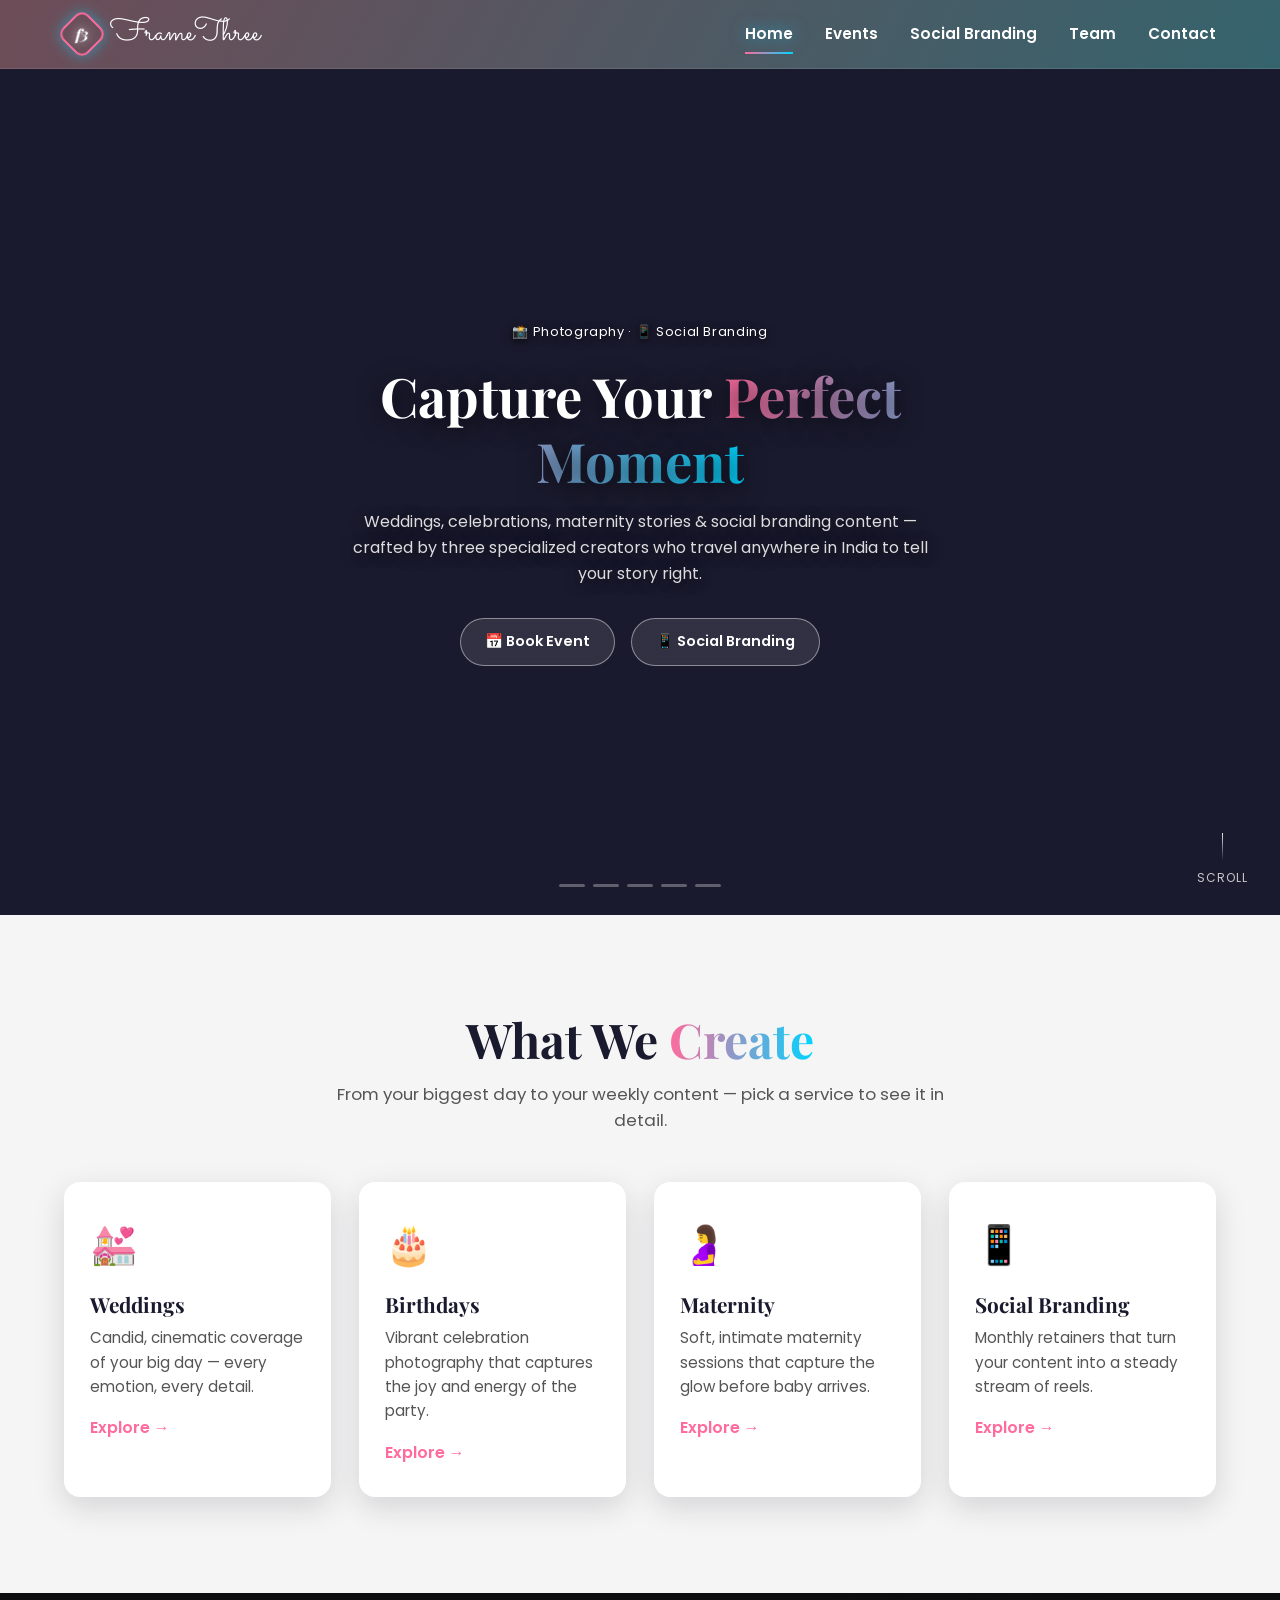
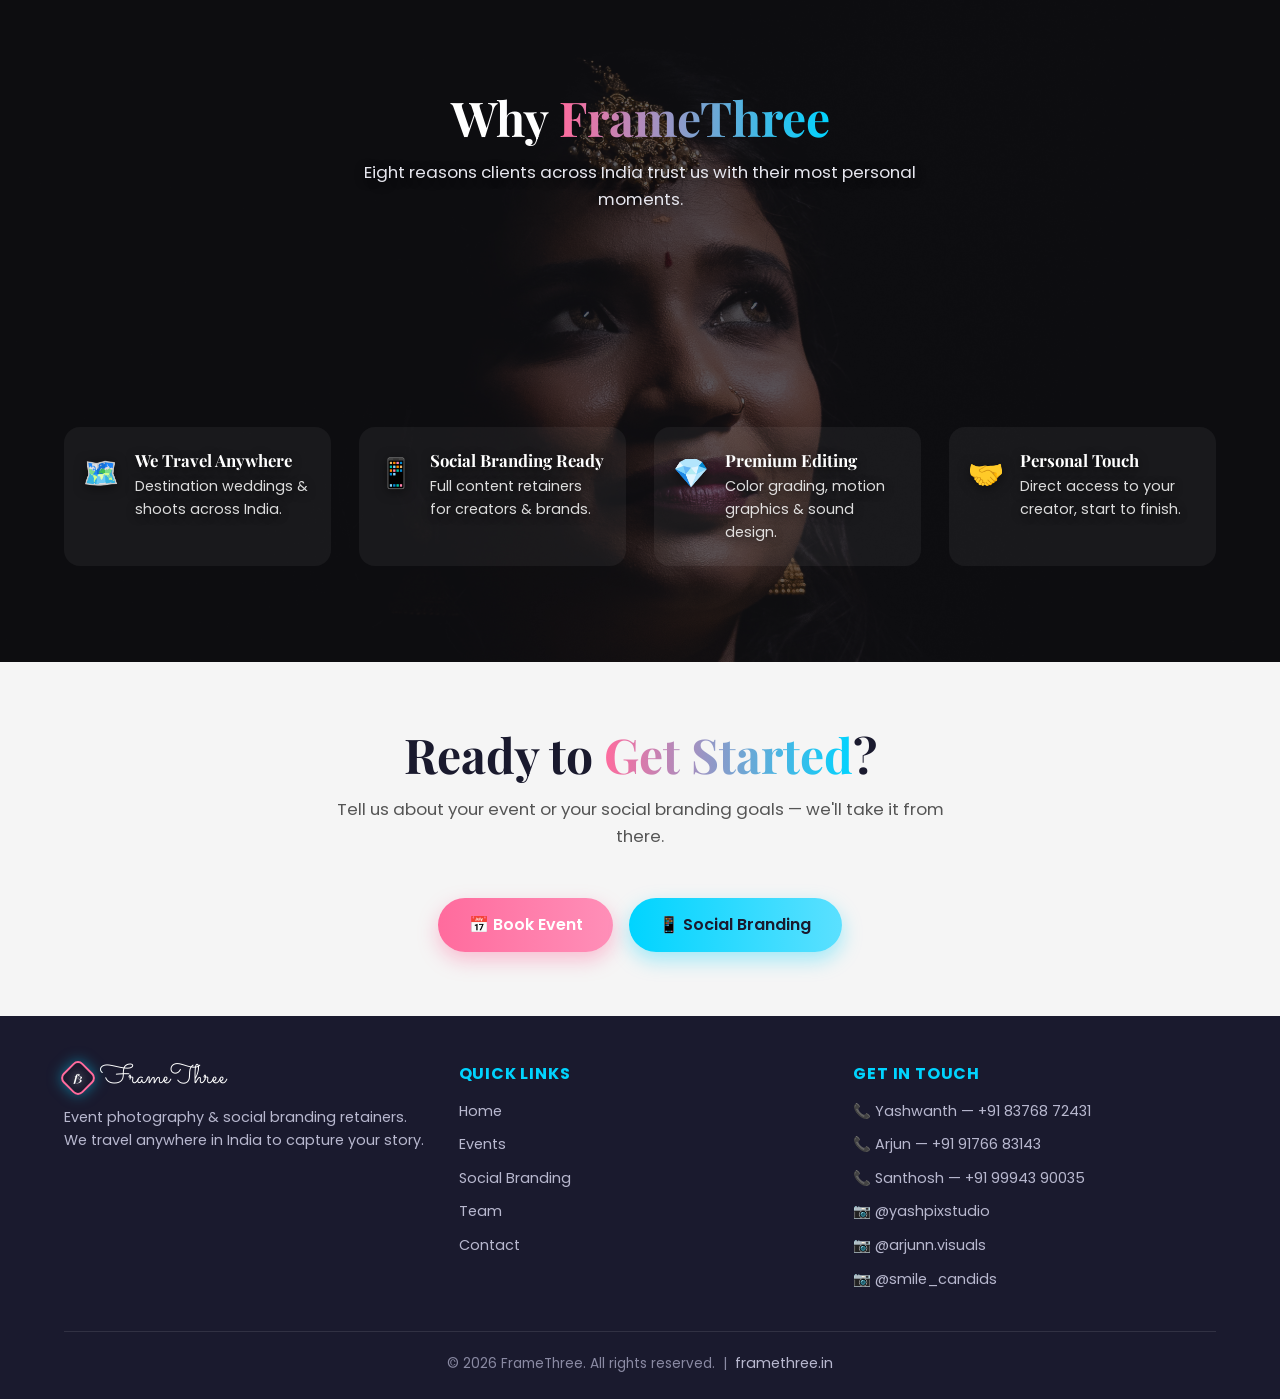
==== index.html @ 7076dac9 "Update all URLs to custom domain framethree.in Replaces framethree.netlify.app with framethree.in ac" ====
<!DOCTYPE html>
<html lang="en">
<head>
<meta charset="UTF-8">
<meta name="viewport" content="width=device-width, initial-scale=1.0">
<title>FrameThree | Capture Your Perfect Moment</title>
<meta name="description" content="FrameThree — event photography, cinematic films & social branding retainers. We travel anywhere in India.">
<link rel="canonical" href="https://framethree.in/">
<link rel="icon" type="image/svg+xml" href="/assets/favicon.svg">
<meta property="og:type" content="website">
<meta property="og:site_name" content="FrameThree">
<meta property="og:title" content="FrameThree | Capture Your Perfect Moment">
<meta property="og:description" content="Event photography, cinematic films & social branding retainers. We travel anywhere in India.">
<meta property="og:url" content="https://framethree.in/">
<meta property="og:image" content="https://framethree.in/photos/wedding3.jpg">
<meta name="twitter:card" content="summary_large_image">
<meta name="twitter:title" content="FrameThree | Capture Your Perfect Moment">
<meta name="twitter:description" content="Event photography, cinematic films & social branding retainers. We travel anywhere in India.">
<meta name="twitter:image" content="https://framethree.in/photos/wedding3.jpg">
<link rel="preconnect" href="https://fonts.googleapis.com">
<link href="https://fonts.googleapis.com/css2?family=Playfair+Display:wght@600;700;800&family=Poppins:wght@300;400;500;600;700&family=Sacramento&display=swap" rel="stylesheet">
<link rel="stylesheet" href="./css/style.css">
<script type="application/ld+json">
{
  "@context": "https://schema.org",
  "@type": "PhotographyBusiness",
  "name": "FrameThree",
  "image": "https://framethree.in/photos/wedding3.jpg",
  "url": "https://framethree.in/",
  "telephone": "+91-8376872431",
  "priceRange": "₹₹",
  "areaServed": "India",
  "sameAs": [
    "https://instagram.com/yashpixstudio",
    "https://instagram.com/arjunn.visuals",
    "https://instagram.com/smile_candids"
  ],
  "makesOffer": [
    { "@type": "Offer", "itemOffered": { "@type": "Service", "name": "Wedding Photography" } },
    { "@type": "Offer", "itemOffered": { "@type": "Service", "name": "Birthday & Celebration Photography" } },
    { "@type": "Offer", "itemOffered": { "@type": "Service", "name": "Maternity Photography" } },
    { "@type": "Offer", "itemOffered": { "@type": "Service", "name": "Social Branding Retainer" } }
  ]
}
</script>
</head>
<body>

<header class="navbar">
  <div class="container">
    <a href="./index.html" class="logo"><span class="logo-mark"><span>f3</span></span><span class="logo-text">FrameThree</span></a>
    <nav class="nav-links" id="navLinks">
      <a href="./index.html" class="active">Home</a>
      <a href="./events.html">Events</a>
      <a href="./social-branding.html">Social Branding</a>
      <a href="./team.html">Team</a>
      <a href="./contact.html">Contact</a>
    </nav>
    <button class="nav-toggle" id="navToggle" aria-label="Toggle menu"><span></span><span></span><span></span></button>
  </div>
</header>

<section class="hero hero-home">
  <div class="hero-slideshow">
    <div class="hero-slide"></div>
    <div class="hero-slide"></div>
    <div class="hero-slide"></div>
    <div class="hero-slide"></div>
    <div class="hero-slide"></div>
  </div>
  <div class="hero-overlay"></div>
  <div class="hero-content">
    <span class="hero-eyebrow">📸 Photography · 📱 Social Branding</span>
    <h1 class="hero-title">Capture Your <span class="gradient-text">Perfect Moment</span></h1>
    <p class="hero-sub">Weddings, celebrations, maternity stories & social branding content — crafted by three specialized creators who travel anywhere in India to tell your story right.</p>
    <div class="cta-row">
      <a href="./events.html" class="btn btn-primary">📅 Book Event</a>
      <a href="./social-branding.html" class="btn btn-secondary">📱 Social Branding</a>
    </div>
  </div>
  <div class="hero-dots"><span></span><span></span><span></span><span></span><span></span></div>
  <div class="scroll-cue"><span></span>Scroll</div>
</section>

<section class="section">
  <div class="container">
    <h2 class="section-title">What We <span class="gradient-text">Create</span></h2>
    <p class="section-subtitle">From your biggest day to your weekly content — pick a service to see it in detail.</p>
    <div class="grid grid-4">
      <a href="./events.html" class="card fade-in">
        <div class="card-icon">💒</div>
        <h3>Weddings</h3>
        <p>Candid, cinematic coverage of your big day — every emotion, every detail.</p>
        <span class="card-link">Explore →</span>
      </a>
      <a href="./events.html" class="card fade-in">
        <div class="card-icon">🎂</div>
        <h3>Birthdays</h3>
        <p>Vibrant celebration photography that captures the joy and energy of the party.</p>
        <span class="card-link">Explore →</span>
      </a>
      <a href="./events.html" class="card fade-in">
        <div class="card-icon">🤰</div>
        <h3>Maternity</h3>
        <p>Soft, intimate maternity sessions that capture the glow before baby arrives.</p>
        <span class="card-link">Explore →</span>
      </a>
      <a href="./social-branding.html" class="card fade-in">
        <div class="card-icon">📱</div>
        <h3>Social Branding</h3>
        <p>Monthly retainers that turn your content into a steady stream of reels.</p>
        <span class="card-link">Explore →</span>
      </a>
    </div>
  </div>
</section>

<section class="section section-photo">
  <div class="container">
    <h2 class="section-title">Why <span class="gradient-text">FrameThree</span></h2>
    <p class="section-subtitle">Eight reasons clients across India trust us with their most personal moments.</p>
    <div class="grid grid-4">
      <div class="benefit benefit-plain fade-in"><span class="icon">✨</span><div><h4>Cinematic Style</h4><p>Every frame graded and composed like a film still.</p></div></div>
      <div class="benefit benefit-plain fade-in"><span class="icon">📸</span><div><h4>Candid First</h4><p>Real moments over posed shots — always.</p></div></div>
      <div class="benefit benefit-plain fade-in"><span class="icon">🚀</span><div><h4>On-Time Delivery</h4><p>No chasing us for your gallery. Ever.</p></div></div>
      <div class="benefit benefit-plain fade-in"><span class="icon">🎬</span><div><h4>3 Specialists</h4><p>A dedicated creator for every kind of story.</p></div></div>
      <div class="benefit benefit-plain fade-in"><span class="icon">🗺️</span><div><h4>We Travel Anywhere</h4><p>Destination weddings & shoots across India.</p></div></div>
      <div class="benefit benefit-plain fade-in"><span class="icon">📱</span><div><h4>Social Branding Ready</h4><p>Full content retainers for creators & brands.</p></div></div>
      <div class="benefit benefit-plain fade-in"><span class="icon">💎</span><div><h4>Premium Editing</h4><p>Color grading, motion graphics & sound design.</p></div></div>
      <div class="benefit benefit-plain fade-in"><span class="icon">🤝</span><div><h4>Personal Touch</h4><p>Direct access to your creator, start to finish.</p></div></div>
    </div>
  </div>
</section>

<section class="section-tight">
  <div class="container" style="text-align:center;">
    <h2 class="section-title">Ready to <span class="gradient-text">Get Started</span>?</h2>
    <p class="section-subtitle">Tell us about your event or your social branding goals — we'll take it from there.</p>
    <div class="cta-row">
      <a href="./events.html" class="btn btn-primary">📅 Book Event</a>
      <a href="./social-branding.html" class="btn btn-secondary">📱 Social Branding</a>
    </div>
  </div>
</section>

<footer class="footer">
  <div class="container">
    <div class="footer-grid">
      <div>
        <div class="footer-logo"><span class="logo-mark logo-mark-sm"><span>f3</span></span><span class="logo-text">FrameThree</span></div>
        <p>Event photography & social branding retainers. We travel anywhere in India to capture your story.</p>
      </div>
      <div>
        <h4>Quick Links</h4>
        <ul>
          <li><a href="./index.html">Home</a></li>
          <li><a href="./events.html">Events</a></li>
          <li><a href="./social-branding.html">Social Branding</a></li>
          <li><a href="./team.html">Team</a></li>
          <li><a href="./contact.html">Contact</a></li>
        </ul>
      </div>
      <div>
        <h4>Get In Touch</h4>
        <ul>
          <li><a href="tel:+918376872431">📞 Yashwanth — +91 83768 72431</a></li>
          <li><a href="tel:+919176683143">📞 Arjun — +91 91766 83143</a></li>
          <li><a href="tel:+919994390035">📞 Santhosh — +91 99943 90035</a></li>
          <li><a href="https://instagram.com/yashpixstudio" target="_blank" rel="noopener">📷 @yashpixstudio</a></li>
          <li><a href="https://instagram.com/arjunn.visuals" target="_blank" rel="noopener">📷 @arjunn.visuals</a></li>
          <li><a href="https://instagram.com/smile_candids" target="_blank" rel="noopener">📷 @smile_candids</a></li>
        </ul>
      </div>
    </div>
    <div class="footer-bottom">
      &copy; 2026 FrameThree. All rights reserved. &nbsp;|&nbsp; <a href="https://framethree.in/" target="_blank" rel="noopener">framethree.in</a>
    </div>
  </div>
</footer>

<script src="./js/shared.js"></script>
</body>
</html>
---- css/style.css ----
/* ==========================================================================
   FrameThree — Shared Stylesheet
   ========================================================================== */

:root {
  --primary: #FF6B9D;
  --secondary: #00D4FF;
  --accent: #FFD93D;
  --dark: #1A1A2E;
  --light: #F5F5F5;

  --font-head: 'Playfair Display', Georgia, serif;
  --font-body: 'Poppins', 'Segoe UI', sans-serif;

  --section-pad: 2rem;
  --radius: 16px;
  --shadow: 0 10px 30px rgba(26, 26, 46, 0.15);
  --shadow-hover: 0 20px 45px rgba(255, 107, 157, 0.35);
}

* { margin: 0; padding: 0; box-sizing: border-box; }

html { scroll-behavior: smooth; }

body {
  font-family: var(--font-body);
  background: var(--light);
  color: var(--dark);
  line-height: 1.6;
  overflow-x: hidden;
}

h1, h2, h3, h4 {
  font-family: var(--font-head);
  font-weight: 700;
  line-height: 1.2;
}

a { text-decoration: none; color: inherit; }
ul { list-style: none; }
img { max-width: 100%; display: block; }

.container {
  width: 100%;
  max-width: 1200px;
  margin: 0 auto;
  padding: 0 1.5rem;
}

.section {
  padding: calc(var(--section-pad) * 3) 0;
}

.section-tight { padding: calc(var(--section-pad) * 2) 0; }

.section-title {
  text-align: center;
  font-size: clamp(2rem, 4vw, 3rem);
  margin-bottom: 0.75rem;
}

.section-subtitle {
  text-align: center;
  max-width: 640px;
  margin: 0 auto 3rem;
  color: #555;
  font-size: 1.05rem;
}

.gradient-text {
  background: linear-gradient(90deg, var(--primary), var(--secondary));
  -webkit-background-clip: text;
  background-clip: text;
  color: transparent;
}

/* ---------- Buttons ---------- */
.btn {
  display: inline-flex;
  align-items: center;
  gap: 0.5rem;
  padding: 0.9rem 1.9rem;
  border-radius: 50px;
  font-weight: 600;
  font-size: 1rem;
  border: none;
  cursor: pointer;
  transition: transform 0.25s ease, box-shadow 0.25s ease;
}

.btn-primary {
  background: linear-gradient(90deg, var(--primary), #ff8fb8);
  color: #fff;
  box-shadow: 0 8px 20px rgba(255, 107, 157, 0.4);
}

.btn-secondary {
  background: linear-gradient(90deg, var(--secondary), #5be0ff);
  color: var(--dark);
  box-shadow: 0 8px 20px rgba(0, 212, 255, 0.35);
}

.btn-outline {
  background: transparent;
  color: #fff;
  border: 2px solid #fff;
}

.btn:hover { transform: translateY(-4px); box-shadow: var(--shadow-hover); }

.cta-row {
  display: flex;
  flex-wrap: wrap;
  gap: 1rem;
  justify-content: center;
}

/* ---------- Navigation ---------- */
.navbar {
  position: sticky;
  top: 0;
  z-index: 1000;
  background:
    linear-gradient(120deg, rgba(255, 107, 157, 0.22), rgba(0, 212, 255, 0.22)),
    rgba(0, 0, 0, 0.72);
  backdrop-filter: blur(20px) saturate(160%);
  -webkit-backdrop-filter: blur(20px) saturate(160%);
  border-bottom: 1px solid rgba(255, 255, 255, 0.1);
}

.navbar .container {
  display: flex;
  align-items: center;
  justify-content: space-between;
  padding-top: 1rem;
  padding-bottom: 1rem;
}

.logo {
  display: flex;
  align-items: center;
  gap: 0.65rem;
  color: #fff;
}

.logo-mark {
  display: inline-flex;
  align-items: center;
  justify-content: center;
  flex-shrink: 0;
  width: 36px;
  height: 36px;
  border-radius: 9px;
  background: transparent;
  border: 2px solid var(--primary);
  transform: rotate(45deg);
  box-shadow: 0 0 14px rgba(0, 212, 255, 0.5);
  transition: transform 0.3s ease, box-shadow 0.3s ease, border-color 0.3s ease;
}

.logo:hover .logo-mark { transform: rotate(45deg) scale(1.08); border-color: var(--secondary); box-shadow: 0 0 18px rgba(255, 107, 157, 0.6); }

.logo-mark span {
  display: inline-block;
  transform: rotate(-45deg);
  font-family: 'Playfair Display', serif;
  font-style: italic;
  font-weight: 800;
  font-size: 0.95rem;
  letter-spacing: -0.02em;
  color: #fff;
  text-shadow: 0 0 10px rgba(255, 255, 255, 0.7);
}

.logo-mark-sm { width: 28px; height: 28px; border-radius: 7px; }
.logo-mark-sm span { font-size: 0.65rem; }

.logo-text {
  font-family: 'Sacramento', cursive;
  font-size: 2rem;
  line-height: 1;
  color: #fff;
}

.nav-links {
  display: flex;
  gap: 2rem;
}

.nav-links a {
  color: #fff;
  font-weight: 600;
  font-size: 0.95rem;
  position: relative;
  padding: 0.25rem 0;
  transition: color 0.2s ease, text-shadow 0.2s ease;
}

.nav-links a:hover,
.nav-links a.active {
  text-shadow: 0 0 16px rgba(0, 212, 255, 0.6);
}

.nav-links a::after {
  content: '';
  position: absolute;
  left: 0;
  bottom: -4px;
  width: 0;
  height: 2px;
  background: linear-gradient(90deg, var(--primary), var(--secondary));
  transition: width 0.25s ease;
}

.nav-links a:hover,
.nav-links a.active { color: #fff; }
.nav-links a:hover::after,
.nav-links a.active::after { width: 100%; }

.nav-toggle {
  display: none;
  flex-direction: column;
  gap: 5px;
  background: none;
  border: none;
  cursor: pointer;
  padding: 0.5rem;
}

.nav-toggle span {
  width: 26px;
  height: 3px;
  background: #fff;
  border-radius: 2px;
  transition: transform 0.25s ease, opacity 0.25s ease;
}

/* ---------- Hero ---------- */
.hero {
  position: relative;
  min-height: 78vh;
  display: flex;
  align-items: center;
  justify-content: center;
  text-align: center;
  overflow: hidden;
  background: var(--dark);
  color: #fff;
  isolation: isolate;
}

.hero-bg {
  position: absolute;
  inset: 0;
  z-index: -2;
  background:
    radial-gradient(circle at 20% 20%, rgba(255, 107, 157, 0.55), transparent 45%),
    radial-gradient(circle at 80% 30%, rgba(0, 212, 255, 0.5), transparent 45%),
    radial-gradient(circle at 50% 85%, rgba(255, 217, 61, 0.35), transparent 50%),
    var(--dark);
  background-size: 200% 200%;
  animation: gradientShift 14s ease infinite;
}

@keyframes gradientShift {
  0% { background-position: 0% 50%; }
  50% { background-position: 100% 50%; }
  100% { background-position: 0% 50%; }
}

.hero-grid {
  position: absolute;
  inset: 0;
  z-index: -1;
  background-image:
    linear-gradient(rgba(255,255,255,0.05) 1px, transparent 1px),
    linear-gradient(90deg, rgba(255,255,255,0.05) 1px, transparent 1px);
  background-size: 48px 48px;
  mask-image: radial-gradient(circle at center, black 40%, transparent 85%);
}

/* ---------- Hero photo slideshow (home page) ---------- */
.hero-home { min-height: 94vh; }

.hero-slideshow {
  position: absolute;
  inset: 0;
  z-index: -3;
  overflow: hidden;
}

.hero-slide {
  position: absolute;
  inset: 0;
  background-size: cover;
  background-position: center;
  opacity: 0;
  animation: heroSlide 25s infinite;
}

.hero-slide:nth-child(1) { background-image: url('../photos/cr1.jpg'); animation-delay: 0s; }
.hero-slide:nth-child(2) { background-image: url('../photos/cr2.jpg'); animation-delay: 5s; }
.hero-slide:nth-child(3) { background-image: url('../photos/cr3.jpg'); animation-delay: 10s; }
.hero-slide:nth-child(4) { background-image: url('../photos/cr4.jpg'); animation-delay: 15s; }
.hero-slide:nth-child(5) { background-image: url('../photos/wedding1.jpg'); background-position: center 20%; animation-delay: 20s; }

@keyframes heroSlide {
  0% { opacity: 0; transform: scale(1.12); }
  4% { opacity: 1; transform: scale(1.06); }
  18% { opacity: 1; transform: scale(1); }
  20% { opacity: 0; transform: scale(0.98); }
  100% { opacity: 0; }
}

.hero-overlay {
  position: absolute;
  inset: 0;
  z-index: -2;
  background: linear-gradient(180deg, rgba(26,26,46,0.32) 0%, rgba(26,26,46,0.1) 35%, rgba(26,26,46,0.5) 100%);
}

/* ---------- Single-photo hero (Events, etc.) ---------- */
.hero-photo {
  position: relative;
  overflow: hidden;
  isolation: isolate;
}

.hero-photo::before {
  content: '';
  position: absolute;
  inset: 0;
  z-index: -3;
  background-image: var(--hero-photo-url);
  background-size: cover;
  background-position: var(--hero-photo-position, center);
}

.hero-photo::after {
  content: '';
  position: absolute;
  inset: 0;
  z-index: -2;
  background: linear-gradient(180deg, rgba(26,26,46,0.35) 0%, rgba(26,26,46,0.15) 35%, rgba(26,26,46,0.6) 100%);
}

.hero-photo .hero-eyebrow {
  background: transparent;
  border: none;
  padding: 0;
  text-shadow: 0 2px 10px rgba(0, 0, 0, 0.8);
}

.hero-photo .hero-title { text-shadow: 0 4px 24px rgba(0, 0, 0, 0.7); }

.hero-photo .hero-sub {
  color: rgba(255, 255, 255, 0.85);
  text-shadow: 0 2px 14px rgba(0, 0, 0, 0.75);
}

/* ---------- Minimal hero content (home) ---------- */
.hero-home .hero-content { max-width: 640px; }

.hero-home .hero-eyebrow {
  background: transparent;
  border: none;
  padding: 0;
  font-size: 0.8rem;
  text-shadow: 0 2px 10px rgba(0, 0, 0, 0.8);
}

.hero-home .hero-title {
  font-size: clamp(2.1rem, 5vw, 3.4rem);
  text-shadow: 0 4px 24px rgba(0, 0, 0, 0.7);
}

.hero-home .hero-sub {
  font-size: 1rem;
  color: rgba(255, 255, 255, 0.85);
  text-shadow: 0 2px 14px rgba(0, 0, 0, 0.75);
}

.hero-home .btn-primary,
.hero-home .btn-secondary {
  background: rgba(255, 255, 255, 0.1);
  backdrop-filter: blur(10px);
  -webkit-backdrop-filter: blur(10px);
  color: #fff;
  border: 1px solid rgba(255, 255, 255, 0.45);
  box-shadow: none;
  padding: 0.7rem 1.5rem;
  font-size: 0.9rem;
}

.hero-home .btn-primary:hover,
.hero-home .btn-secondary:hover {
  background: rgba(255, 255, 255, 0.22);
  box-shadow: none;
}

.hero-dots {
  position: absolute;
  bottom: 1.75rem;
  left: 50%;
  transform: translateX(-50%);
  z-index: 1;
  display: flex;
  gap: 0.5rem;
}

.hero-dots span {
  width: 26px;
  height: 3px;
  border-radius: 2px;
  background: rgba(255,255,255,0.3);
  overflow: hidden;
  position: relative;
}

.hero-dots span::after {
  content: '';
  position: absolute;
  inset: 0;
  background: linear-gradient(90deg, var(--primary), var(--secondary));
  transform: scaleX(0);
  transform-origin: left;
  animation: dotFill 25s infinite;
}

.hero-dots span:nth-child(1)::after { animation-delay: 0s; }
.hero-dots span:nth-child(2)::after { animation-delay: 5s; }
.hero-dots span:nth-child(3)::after { animation-delay: 10s; }
.hero-dots span:nth-child(4)::after { animation-delay: 15s; }
.hero-dots span:nth-child(5)::after { animation-delay: 20s; }

@keyframes dotFill {
  0% { transform: scaleX(0); }
  4%, 20% { transform: scaleX(1); }
  20.001%, 100% { transform: scaleX(0); }
}

.scroll-cue {
  position: absolute;
  bottom: 1.75rem;
  right: 2rem;
  z-index: 1;
  display: flex;
  flex-direction: column;
  align-items: center;
  gap: 0.4rem;
  color: rgba(255,255,255,0.75);
  font-size: 0.75rem;
  letter-spacing: 0.08em;
  text-transform: uppercase;
}

.scroll-cue span {
  width: 1px;
  height: 28px;
  background: linear-gradient(180deg, rgba(255,255,255,0.9), transparent);
  animation: scrollCue 1.8s ease-in-out infinite;
}

@keyframes scrollCue {
  0%, 100% { transform: translateY(0); opacity: 0.4; }
  50% { transform: translateY(8px); opacity: 1; }
}

@media (max-width: 768px) {
  .scroll-cue { display: none; }
}

.blob {
  position: absolute;
  border-radius: 50%;
  filter: blur(10px);
  opacity: 0.5;
  z-index: -1;
  animation: drift 18s ease-in-out infinite;
}

.blob-1 { width: 260px; height: 260px; background: var(--primary); top: 10%; left: 8%; }
.blob-2 { width: 320px; height: 320px; background: var(--secondary); bottom: 5%; right: 6%; animation-duration: 22s; }
.blob-3 { width: 180px; height: 180px; background: var(--accent); top: 55%; left: 45%; animation-duration: 16s; }

@keyframes drift {
  0%, 100% { transform: translate(0, 0) scale(1); }
  50% { transform: translate(30px, -30px) scale(1.1); }
}

.hero-content { max-width: 780px; padding: 2rem 1.5rem; }

.hero-eyebrow {
  display: inline-block;
  padding: 0.4rem 1rem;
  border-radius: 50px;
  background: rgba(255, 255, 255, 0.1);
  border: 1px solid rgba(255, 255, 255, 0.25);
  font-size: 0.85rem;
  letter-spacing: 0.05em;
  margin-bottom: 1.25rem;
}

.hero-title {
  font-size: clamp(2.4rem, 6vw, 4.2rem);
  margin-bottom: 1rem;
}

.hero-sub {
  font-size: 1.15rem;
  color: #d8d8ea;
  margin-bottom: 2rem;
}

/* ---------- Cards (services / pricing / team) ---------- */
.grid {
  display: grid;
  gap: 1.75rem;
}

.grid-4 { grid-template-columns: repeat(4, 1fr); }
.grid-3 { grid-template-columns: repeat(3, 1fr); }
.grid-2 { grid-template-columns: repeat(2, 1fr); }
.grid-6 { grid-template-columns: repeat(3, 1fr); }

.card {
  background: #fff;
  border-radius: var(--radius);
  padding: 2rem 1.6rem;
  box-shadow: var(--shadow);
  transition: transform 0.3s ease, box-shadow 0.3s ease;
  position: relative;
  overflow: hidden;
}

.card::before {
  content: '';
  position: absolute;
  top: 0; left: 0; right: 0;
  height: 4px;
  background: linear-gradient(90deg, var(--primary), var(--secondary), var(--accent));
  transform: scaleX(0);
  transform-origin: left;
  transition: transform 0.3s ease;
}

.card:hover { transform: translateY(-10px); box-shadow: var(--shadow-hover); }
.card:hover::before { transform: scaleX(1); }

.card-icon { font-size: 2.4rem; margin-bottom: 1rem; }
.card h3 { font-size: 1.3rem; margin-bottom: 0.6rem; color: var(--dark); }
.card p { color: #555; font-size: 0.95rem; }

.card-link {
  display: inline-block;
  margin-top: 1rem;
  font-weight: 600;
  color: var(--primary);
}

/* ---------- Benefits ---------- */
.benefit {
  display: flex;
  gap: 1rem;
  align-items: flex-start;
  background: #fff;
  border-radius: var(--radius);
  padding: 1.4rem;
  box-shadow: var(--shadow);
  transition: transform 0.25s ease;
}
.benefit:hover { transform: translateY(-6px); }
.benefit .icon { font-size: 1.8rem; }
.benefit h4 { font-size: 1.05rem; margin-bottom: 0.3rem; color: var(--dark); }
.benefit p { font-size: 0.9rem; color: #555; }

/* ---------- Photo-backed section (Why FrameThree) ---------- */
.section-photo {
  position: relative;
  overflow: hidden;
  isolation: isolate;
  color: #fff;
}

.section-photo::before {
  content: '';
  position: absolute;
  inset: 0;
  z-index: -2;
  background-image: url('../photos/cr5.jpg');
  background-size: cover;
  background-position: center 15%;
}

.section-photo::after {
  content: '';
  position: absolute;
  inset: 0;
  z-index: -1;
  background: rgba(20, 20, 24, 0.68);
}

.section-photo .section-subtitle { color: #e6e6ee; text-shadow: 0 2px 10px rgba(0,0,0,0.5); }

.benefit-plain {
  background: rgba(255, 255, 255, 0.05);
  border: none;
  box-shadow: none;
  border-radius: var(--radius);
  padding: 1.4rem 1.2rem;
}

.benefit-plain:hover { transform: translateY(-4px); }
.benefit-plain h4 { color: #fff; text-shadow: 0 2px 10px rgba(0,0,0,0.6); }
.benefit-plain p { color: rgba(255, 255, 255, 0.85); text-shadow: 0 2px 8px rgba(0,0,0,0.6); }
.benefit-plain .icon { filter: drop-shadow(0 2px 6px rgba(0, 0, 0, 0.5)); }

.benefit-glass h4 { color: #fff; }
.benefit-glass p { color: rgba(255, 255, 255, 0.8); }
.benefit-glass .icon { filter: drop-shadow(0 2px 6px rgba(0, 0, 0, 0.45)); }

/* ---------- Gallery ---------- */
.gallery-item {
  display: block;
  position: relative;
  border-radius: var(--radius);
  overflow: hidden;
  aspect-ratio: 4 / 5;
  box-shadow: var(--shadow);
  background: linear-gradient(135deg, var(--primary), var(--secondary));
  transition: box-shadow 0.3s ease;
}

.gallery-item:hover { box-shadow: 0 16px 40px rgba(0, 0, 0, 0.35); }

.gallery-item img {
  width: 100%;
  height: 100%;
  object-fit: cover;
  transition: transform 0.4s ease;
}

.gallery-item:hover img { transform: scale(1.08); }

.gallery-caption {
  position: absolute;
  bottom: 0; left: 0; right: 0;
  padding: 1rem;
  background: linear-gradient(to top, rgba(0,0,0,0.75), transparent);
  color: #fff;
  font-weight: 600;
  font-size: 0.95rem;
}

/* ---------- Pricing ---------- */
.pricing-card {
  background: #fff;
  color: var(--dark);
  border-radius: var(--radius);
  padding: 2.5rem 2rem;
  box-shadow: var(--shadow);
  text-align: center;
  position: relative;
  border: 2px solid transparent;
  transition: transform 0.3s ease, border-color 0.3s ease;
}

.pricing-card h3 { color: var(--dark); }

.pricing-card.popular {
  border-color: var(--primary);
  transform: scale(1.03);
}

.pricing-card:hover { transform: translateY(-8px); }
.pricing-card.popular:hover { transform: scale(1.03) translateY(-8px); }

.badge-popular {
  position: absolute;
  top: -14px;
  left: 50%;
  transform: translateX(-50%);
  background: linear-gradient(90deg, var(--primary), var(--accent));
  color: #fff;
  padding: 0.35rem 1.1rem;
  border-radius: 50px;
  font-size: 0.8rem;
  font-weight: 700;
}

.price {
  font-family: var(--font-head);
  font-size: 2.6rem;
  margin: 1rem 0 0.25rem;
  color: var(--dark);
}
.price span { font-size: 1rem; font-weight: 400; color: #777; }

.pricing-features { text-align: left; margin: 1.5rem 0; }
.pricing-features li {
  padding: 0.5rem 0;
  border-bottom: 1px dashed #eee;
  font-size: 0.95rem;
  color: var(--dark);
}
.pricing-features li::before { content: '✓  '; color: var(--secondary); font-weight: 700; }

/* ---------- Team ---------- */
.team-card {
  background: #fff;
  border-radius: var(--radius);
  padding: 2.5rem 1.8rem;
  text-align: center;
  box-shadow: var(--shadow);
  transition: transform 0.3s ease;
}
.team-card:hover { transform: translateY(-10px); }

.avatar {
  width: 110px;
  height: 110px;
  margin: 0 auto 1.2rem;
  border-radius: 50%;
  display: flex;
  align-items: center;
  justify-content: center;
  font-size: 3rem;
  background: linear-gradient(135deg, var(--primary), var(--secondary));
  box-shadow: 0 10px 25px rgba(0,0,0,0.15);
}

.team-card h3 { font-size: 1.4rem; margin-bottom: 0.2rem; }
.team-title { color: var(--primary); font-weight: 600; margin-bottom: 0.8rem; }
.team-bio { color: #555; font-size: 0.92rem; margin-bottom: 1.2rem; }
.team-contact { display: flex; flex-direction: column; gap: 0.5rem; align-items: center; }
.team-contact a {
  font-size: 0.9rem;
  font-weight: 600;
  padding: 0.5rem 1rem;
  border-radius: 50px;
  background: var(--light);
  transition: background 0.2s ease, color 0.2s ease;
}
.team-contact a:hover { background: var(--dark); color: #fff; }

/* ---------- Process / Steps ---------- */
.steps {
  display: grid;
  grid-template-columns: repeat(4, 1fr);
  gap: 1.5rem;
  counter-reset: step;
}
.step {
  background: #fff;
  border-radius: var(--radius);
  padding: 1.75rem 1.4rem;
  box-shadow: var(--shadow);
  position: relative;
}
.step::before {
  counter-increment: step;
  content: counter(step);
  display: inline-flex;
  align-items: center;
  justify-content: center;
  width: 36px; height: 36px;
  border-radius: 50%;
  background: linear-gradient(135deg, var(--primary), var(--secondary));
  color: #fff;
  font-weight: 700;
  margin-bottom: 0.8rem;
}
.step h4 { margin-bottom: 0.4rem; color: var(--dark); }
.step p { font-size: 0.9rem; color: #555; }

/* ---------- Contact ---------- */
.contact-card {
  background: #fff;
  border-radius: var(--radius);
  padding: 2.2rem 1.8rem;
  text-align: center;
  box-shadow: var(--shadow);
}
.contact-card .avatar { width: 90px; height: 90px; font-size: 2.4rem; }
.contact-card h3 { margin-bottom: 0.2rem; }
.contact-card .role { color: var(--primary); font-weight: 600; margin-bottom: 1rem; font-size: 0.9rem; }
.contact-card .cta-row { flex-direction: column; }
.contact-card .btn { width: 100%; justify-content: center; }

.contact-form {
  background: #fff;
  border-radius: var(--radius);
  padding: 2.5rem;
  box-shadow: var(--shadow);
  max-width: 640px;
  margin: 0 auto;
}
.form-group { margin-bottom: 1.3rem; }
.form-group label {
  display: block;
  font-weight: 600;
  margin-bottom: 0.4rem;
  font-size: 0.9rem;
}
.form-group input,
.form-group select,
.form-group textarea {
  width: 100%;
  padding: 0.85rem 1rem;
  border-radius: 10px;
  border: 1.5px solid #e2e2e2;
  font-family: var(--font-body);
  font-size: 0.95rem;
  transition: border-color 0.2s ease;
}
.form-group input:focus,
.form-group select:focus,
.form-group textarea:focus {
  outline: none;
  border-color: var(--primary);
}
.form-group textarea { resize: vertical; min-height: 120px; }

/* ---------- Sections with dark background ---------- */
.section-dark {
  background: var(--dark);
  color: #fff;
}
.section-dark .section-subtitle { color: #c7c7dd; }

/* ---------- Fade-in on scroll ---------- */
.fade-in {
  opacity: 0;
  transform: translateY(28px);
  transition: opacity 0.7s ease, transform 0.7s ease;
}
.fade-in.visible {
  opacity: 1;
  transform: translateY(0);
}

/* ---------- Footer ---------- */
.footer {
  background: var(--dark);
  color: #eaeaea;
  padding: 3rem 0 1.5rem;
}
.footer-grid {
  display: grid;
  grid-template-columns: repeat(3, 1fr);
  gap: 2rem;
  margin-bottom: 2rem;
}
.footer h4 {
  font-family: var(--font-body);
  font-size: 1rem;
  color: var(--secondary);
  margin-bottom: 0.9rem;
  text-transform: uppercase;
  letter-spacing: 0.05em;
}
.footer-logo {
  display: flex;
  align-items: center;
  gap: 0.5rem;
  margin-bottom: 0.9rem;
  color: #fff;
}

.footer-logo .logo-text { font-size: 1.7rem; }
.footer p, .footer a { font-size: 0.9rem; color: #b8b8cf; }
.footer ul li { margin-bottom: 0.5rem; }
.footer a:hover { color: var(--primary); }
.footer-bottom {
  border-top: 1px solid rgba(255,255,255,0.1);
  padding-top: 1.25rem;
  text-align: center;
  font-size: 0.85rem;
  color: #8a8aa3;
}

/* ---------- Pricing note ---------- */
.notice {
  text-align: center;
  max-width: 600px;
  margin: 0 auto;
  padding: 1.5rem 2rem;
  border-radius: var(--radius);
  background: linear-gradient(135deg, rgba(255,107,157,0.12), rgba(0,212,255,0.12));
  border: 1px dashed var(--primary);
}

/* ---------- Responsive ---------- */
@media (max-width: 992px) {
  .grid-4 { grid-template-columns: repeat(2, 1fr); }
  .grid-6 { grid-template-columns: repeat(2, 1fr); }
  .steps { grid-template-columns: repeat(2, 1fr); }
  .footer-grid { grid-template-columns: repeat(2, 1fr); }
}

@media (max-width: 768px) {
  .nav-links {
    position: absolute;
    top: 100%; left: 0; right: 0;
    flex-direction: column;
    background: rgba(26, 26, 46, 0.97);
    backdrop-filter: blur(14px);
    padding: 1.5rem;
    gap: 1.2rem;
    display: none;
  }
  .nav-links.open { display: flex; }
  .nav-toggle { display: flex; }

  .grid-3, .grid-2, .grid-4, .grid-6 { grid-template-columns: 1fr; }
  .steps { grid-template-columns: 1fr; }
  .footer-grid { grid-template-columns: 1fr; text-align: center; }
  .pricing-card.popular { transform: none; }
  .pricing-card.popular:hover { transform: translateY(-8px); }
}
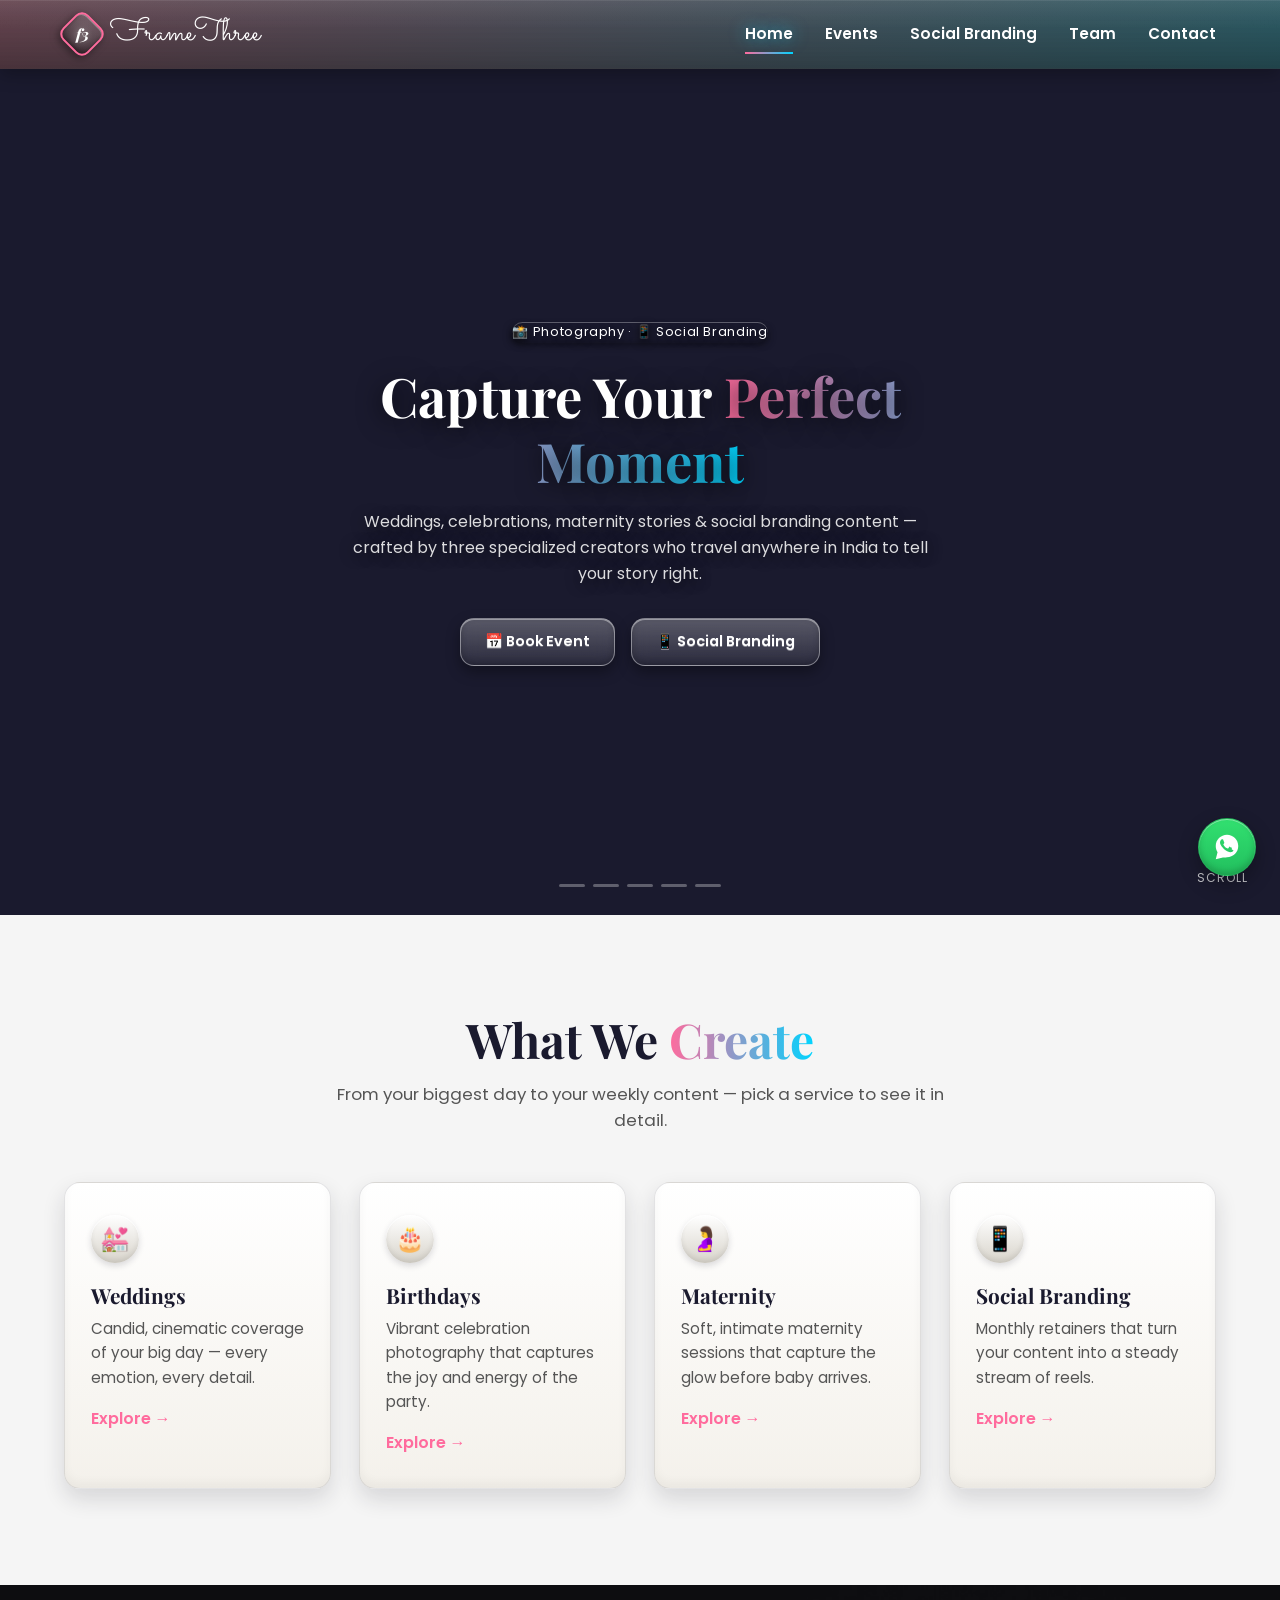
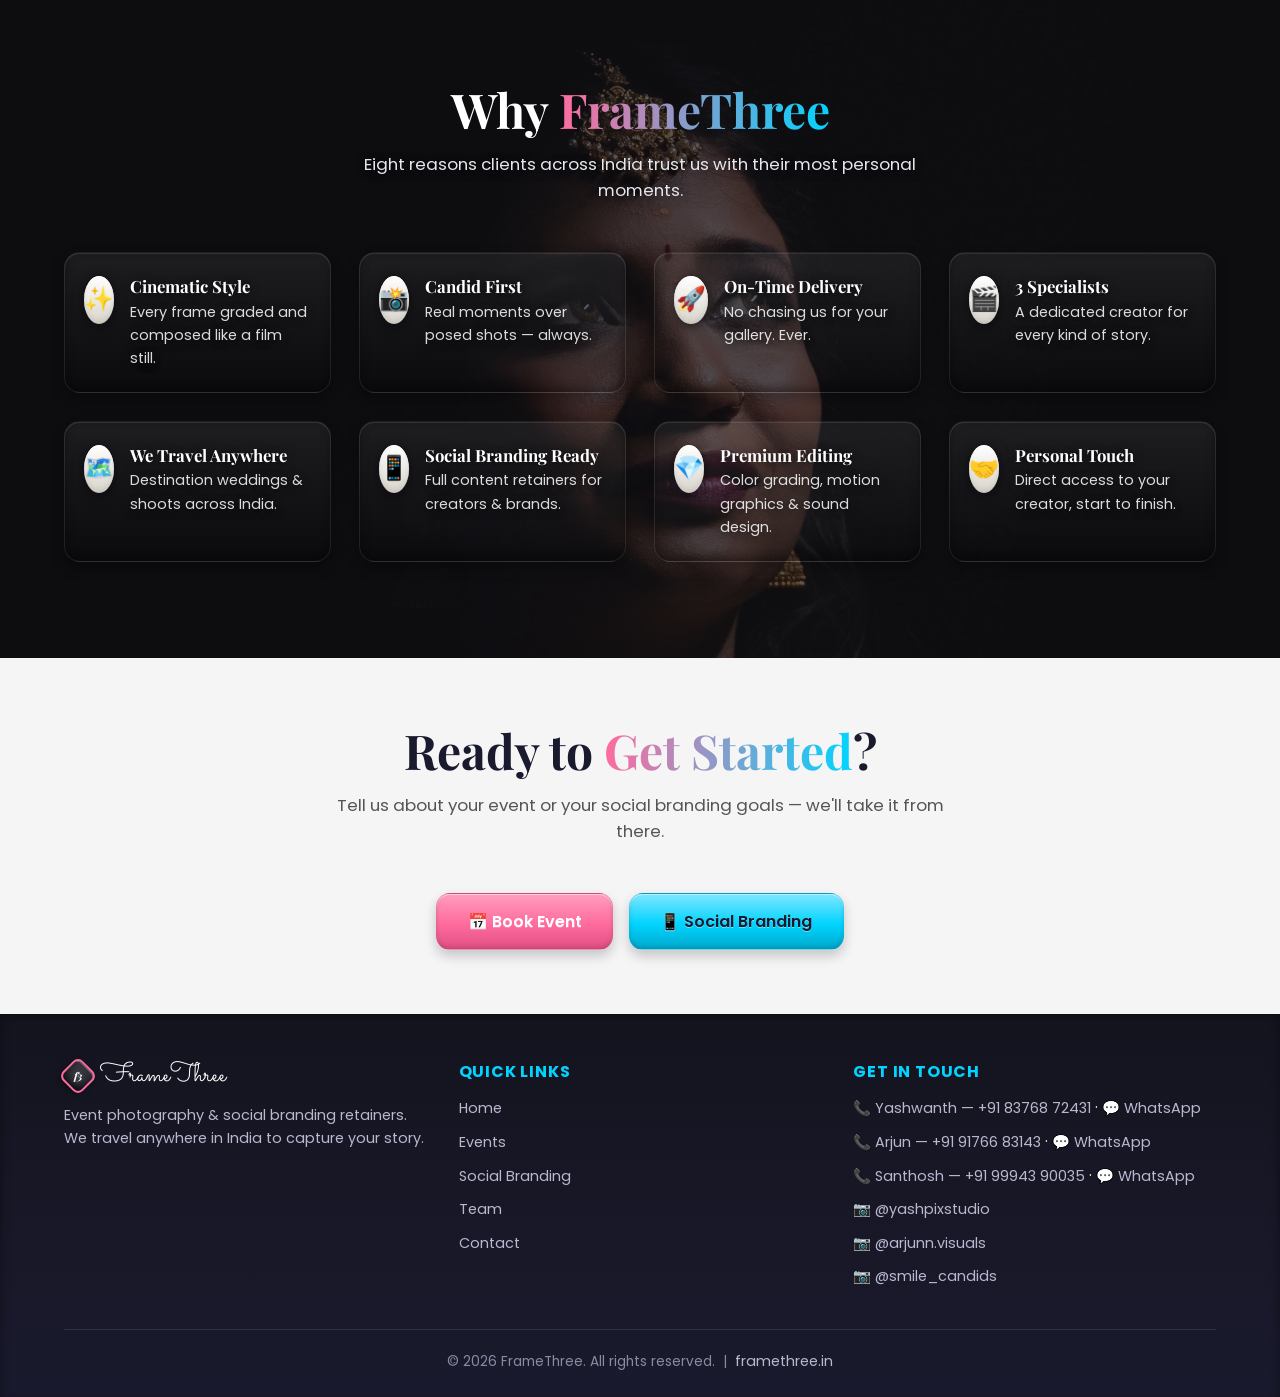
==== commit b2413e53: "Fix broken contact form and add WhatsApp CTAs site-wide The contact form previously had no backend —" ====
--- a/index.html
+++ b/index.html
@@ -163,9 +163,9 @@
       <div>
         <h4>Get In Touch</h4>
         <ul>
-          <li><a href="tel:+918376872431">📞 Yashwanth — +91 83768 72431</a></li>
-          <li><a href="tel:+919176683143">📞 Arjun — +91 91766 83143</a></li>
-          <li><a href="tel:+919994390035">📞 Santhosh — +91 99943 90035</a></li>
+          <li><a href="tel:+918376872431">📞 Yashwanth — +91 83768 72431</a> · <a href="https://wa.me/918376872431" target="_blank" rel="noopener">💬 WhatsApp</a></li>
+          <li><a href="tel:+919176683143">📞 Arjun — +91 91766 83143</a> · <a href="https://wa.me/919176683143" target="_blank" rel="noopener">💬 WhatsApp</a></li>
+          <li><a href="tel:+919994390035">📞 Santhosh — +91 99943 90035</a> · <a href="https://wa.me/919994390035" target="_blank" rel="noopener">💬 WhatsApp</a></li>
           <li><a href="https://instagram.com/yashpixstudio" target="_blank" rel="noopener">📷 @yashpixstudio</a></li>
           <li><a href="https://instagram.com/arjunn.visuals" target="_blank" rel="noopener">📷 @arjunn.visuals</a></li>
           <li><a href="https://instagram.com/smile_candids" target="_blank" rel="noopener">📷 @smile_candids</a></li>
@@ -178,6 +178,10 @@
   </div>
 </footer>
 
+<a href="https://wa.me/918376872431?text=Hi%20FrameThree!%20I%27d%20like%20to%20know%20more%20about%20your%20photography%20%26%20social%20branding%20services." target="_blank" rel="noopener" class="whatsapp-fab" aria-label="Chat with us on WhatsApp">
+  <svg viewBox="0 0 32 32" xmlns="http://www.w3.org/2000/svg"><path d="M16.004 3C9.377 3 4 8.373 4 15c0 2.386.703 4.606 1.912 6.47L4 29l7.72-1.876A11.94 11.94 0 0 0 16.004 27C22.63 27 28 21.627 28 15S22.63 3 16.004 3Zm6.982 16.646c-.298.836-1.476 1.554-2.435 1.76-.647.14-1.494.25-4.34-.933-3.64-1.508-5.99-5.19-6.174-5.432-.177-.243-1.478-1.967-1.478-3.753 0-1.786.94-2.664 1.273-3.03.298-.325.65-.406.867-.406.217 0 .434.002.624.012.2.01.469-.076.734.56.298.717.947 2.503 1.03 2.685.083.182.14.396.028.64-.11.242-.166.395-.325.607-.16.213-.34.475-.485.638-.16.182-.328.379-.14.702.19.323.842 1.39 1.807 2.253 1.242 1.11 2.288 1.454 2.61 1.618.323.166.51.14.7-.083.19-.223.808-.943.984-1.5.176-.556.352-.463.596-.278.243.185 1.545.727 1.81.86.264.13.44.196.503.305.063.11.063.638-.235 1.475Z"/></svg>
+</a>
+
 <script src="./js/shared.js"></script>
 </body>
 </html>
--- a/css/style.css
+++ b/css/style.css
@@ -104,6 +104,12 @@
   background: transparent;
   color: #fff;
   border: 2px solid #fff;
+}
+
+.btn-whatsapp {
+  background: linear-gradient(90deg, #25d366, #1fb955);
+  color: #fff;
+  box-shadow: 0 8px 20px rgba(37, 211, 102, 0.4);
 }
 
 .btn:hover { transform: translateY(-4px); box-shadow: var(--shadow-hover); }
@@ -358,6 +364,27 @@
   text-shadow: 0 2px 14px rgba(0, 0, 0, 0.75);
 }
 
+/* A hero photo that already carries its own baked-in title/copy —
+   show it full-bleed without stacking a second title on top. */
+.hero-photo-banner::after { background: rgba(26, 26, 46, 0.12); }
+
+@media (max-width: 768px) {
+  .hero-photo-banner { background: var(--dark); }
+  .hero-photo-banner::before { background-size: contain; background-repeat: no-repeat; background-position: center; }
+}
+
+.sr-only {
+  position: absolute;
+  width: 1px;
+  height: 1px;
+  padding: 0;
+  margin: -1px;
+  overflow: hidden;
+  clip: rect(0, 0, 0, 0);
+  white-space: nowrap;
+  border: 0;
+}
+
 /* ---------- Minimal hero content (home) ---------- */
 .hero-home .hero-content { max-width: 640px; }
 
@@ -821,6 +848,18 @@
 }
 .form-group textarea { resize: vertical; min-height: 120px; }
 
+.hp-field { position: absolute; left: -9999px; width: 1px; height: 1px; overflow: hidden; }
+
+.form-status {
+  margin-top: 1rem;
+  text-align: center;
+  font-size: 0.9rem;
+  font-weight: 600;
+  min-height: 1.2em;
+}
+.form-status-success { color: #1a9c5c; }
+.form-status-error { color: #d94f4f; }
+
 /* ---------- Sections with dark background ---------- */
 .section-dark {
   background: var(--dark);
@@ -888,6 +927,42 @@
   border-radius: var(--radius);
   background: linear-gradient(135deg, rgba(255,107,157,0.12), rgba(0,212,255,0.12));
   border: 1px dashed var(--primary);
+}
+
+/* ---------- WhatsApp floating button ---------- */
+.whatsapp-fab {
+  position: fixed;
+  right: 1.5rem;
+  bottom: 1.5rem;
+  z-index: 999;
+  width: 58px;
+  height: 58px;
+  border-radius: 50%;
+  display: flex;
+  align-items: center;
+  justify-content: center;
+  background: linear-gradient(180deg, #32e070, #22bf5e);
+  box-shadow:
+    0 1px 0 rgba(255, 255, 255, 0.4) inset,
+    0 -3px 6px rgba(0, 0, 0, 0.18) inset,
+    0 8px 20px rgba(0, 0, 0, 0.3);
+  border: 1px solid rgba(0, 0, 0, 0.1);
+  transition: transform 0.2s ease, box-shadow 0.2s ease;
+}
+
+.whatsapp-fab:hover {
+  transform: translateY(-3px);
+  box-shadow:
+    0 1px 0 rgba(255, 255, 255, 0.45) inset,
+    0 -3px 6px rgba(0, 0, 0, 0.18) inset,
+    0 12px 26px rgba(0, 0, 0, 0.35);
+}
+
+.whatsapp-fab svg { width: 30px; height: 30px; fill: #fff; }
+
+@media (max-width: 768px) {
+  .whatsapp-fab { right: 1rem; bottom: 1rem; width: 52px; height: 52px; }
+  .whatsapp-fab svg { width: 26px; height: 26px; }
 }
 
 /* ---------- Responsive ---------- */
@@ -918,3 +993,224 @@
   .pricing-card.popular { transform: none; }
   .pricing-card.popular:hover { transform: translateY(-8px); }
 }
+
+/* ==========================================================================
+   FrameThree — Tactile / Skeuomorphic Accents
+   Soft raised and pressed surfaces layered on top of the base styles above
+   -- subtle bevels, inset highlights, embossed cards -- applied site-wide.
+   ==========================================================================
+
+body {
+  background: #ece9e4;
+}
+
+/* ---------- Shared tactile tokens ---------- */
+body {
+  --sk-surface: #f4f1eb;
+  --sk-surface-hi: #ffffff;
+  --sk-surface-lo: #d8d4cb;
+  --sk-edge: rgba(26, 26, 46, 0.12);
+}
+
+/* ---------- Buttons: raised, pressable ---------- */
+body .btn {
+  border-radius: 14px;
+  border: 1px solid rgba(0, 0, 0, 0.08);
+  box-shadow:
+    0 1px 0 rgba(255, 255, 255, 0.5) inset,
+    0 -2px 4px rgba(0, 0, 0, 0.12) inset,
+    0 6px 12px rgba(26, 26, 46, 0.22),
+    0 1px 0 rgba(255, 255, 255, 0.6);
+  text-shadow: 0 1px 0 rgba(255, 255, 255, 0.25);
+  transition: transform 0.15s ease, box-shadow 0.15s ease;
+}
+
+body .btn-primary {
+  background: linear-gradient(180deg, #ff9dbf 0%, var(--primary) 55%, #e14f84 100%);
+}
+
+body .btn-secondary {
+  background: linear-gradient(180deg, #7fe6ff 0%, var(--secondary) 55%, #00a8cc 100%);
+  text-shadow: 0 1px 0 rgba(255, 255, 255, 0.4);
+}
+
+body .btn-whatsapp {
+  background: linear-gradient(180deg, #4be388 0%, #25d366 55%, #1a9c4e 100%);
+}
+
+body .btn:hover {
+  transform: translateY(-2px);
+  box-shadow:
+    0 1px 0 rgba(255, 255, 255, 0.55) inset,
+    0 -2px 4px rgba(0, 0, 0, 0.12) inset,
+    0 10px 18px rgba(26, 26, 46, 0.28),
+    0 1px 0 rgba(255, 255, 255, 0.6);
+}
+
+body .btn:active {
+  transform: translateY(1px);
+  box-shadow:
+    0 2px 5px rgba(0, 0, 0, 0.25) inset,
+    0 1px 2px rgba(0, 0, 0, 0.1);
+}
+
+body .hero-home .btn-primary,
+body .hero-home .btn-secondary {
+  background: linear-gradient(180deg, rgba(255,255,255,0.28), rgba(255,255,255,0.08));
+  box-shadow:
+    0 1px 0 rgba(255, 255, 255, 0.4) inset,
+    0 -2px 6px rgba(0, 0, 0, 0.2) inset,
+    0 6px 14px rgba(0, 0, 0, 0.35);
+  border: 1px solid rgba(255, 255, 255, 0.4);
+}
+
+/* ---------- Nav bar: brushed glossy strip ---------- */
+body .navbar {
+  background:
+    linear-gradient(180deg, rgba(255,255,255,0.08), rgba(0,0,0,0.05) 40%, rgba(0,0,0,0.25)),
+    linear-gradient(120deg, rgba(255, 107, 157, 0.22), rgba(0, 212, 255, 0.22)),
+    rgba(0, 0, 0, 0.78);
+  border-bottom: 1px solid rgba(0, 0, 0, 0.35);
+  box-shadow: 0 1px 0 rgba(255, 255, 255, 0.08) inset, 0 6px 16px rgba(0, 0, 0, 0.25);
+}
+
+body .logo-mark {
+  background: linear-gradient(160deg, rgba(255,255,255,0.15), rgba(0,0,0,0.25));
+  border: 2px solid var(--primary);
+  box-shadow:
+    0 1px 0 rgba(255, 255, 255, 0.35) inset,
+    0 -2px 4px rgba(0, 0, 0, 0.35) inset,
+    0 3px 8px rgba(0, 0, 0, 0.4);
+}
+
+/* ---------- Cards: embossed panels on a paper-ish ground ---------- */
+body .card,
+body .benefit:not(.benefit-plain),
+body .pricing-card,
+body .team-card,
+body .step,
+body .contact-card,
+body .contact-form {
+  background: linear-gradient(180deg, var(--sk-surface-hi), var(--sk-surface));
+  border: 1px solid var(--sk-edge);
+  box-shadow:
+    0 1px 0 rgba(255, 255, 255, 0.8) inset,
+    0 -6px 10px rgba(0, 0, 0, 0.04) inset,
+    0 10px 22px rgba(26, 26, 46, 0.14);
+}
+
+body .card:hover,
+body .benefit:hover,
+body .pricing-card:hover,
+body .team-card:hover {
+  box-shadow:
+    0 1px 0 rgba(255, 255, 255, 0.85) inset,
+    0 -6px 10px rgba(0, 0, 0, 0.04) inset,
+    0 18px 32px rgba(26, 26, 46, 0.2);
+}
+
+body .card-icon,
+body .benefit .icon {
+  display: inline-flex;
+  align-items: center;
+  justify-content: center;
+  width: 3rem;
+  height: 3rem;
+  border-radius: 50%;
+  background: linear-gradient(180deg, var(--sk-surface-hi), var(--sk-surface-lo));
+  box-shadow:
+    0 1px 0 rgba(255, 255, 255, 0.9) inset,
+    0 -3px 5px rgba(0, 0, 0, 0.08) inset,
+    0 3px 6px rgba(26, 26, 46, 0.15);
+  font-size: 1.5rem;
+}
+
+body .card-icon { margin-bottom: 1.2rem; }
+
+body .avatar {
+  box-shadow:
+    0 1px 0 rgba(255, 255, 255, 0.5) inset,
+    0 -4px 8px rgba(0, 0, 0, 0.25) inset,
+    0 8px 18px rgba(0, 0, 0, 0.25);
+  border: 3px solid rgba(255, 255, 255, 0.6);
+}
+
+body .badge-popular {
+  box-shadow:
+    0 1px 0 rgba(255, 255, 255, 0.5) inset,
+    0 3px 6px rgba(0, 0, 0, 0.3);
+}
+
+body .benefit-plain {
+  background: linear-gradient(180deg, rgba(255,255,255,0.07), rgba(0,0,0,0.12));
+  border: 1px solid rgba(255, 255, 255, 0.08);
+  box-shadow:
+    0 1px 0 rgba(255, 255, 255, 0.1) inset,
+    0 -3px 8px rgba(0, 0, 0, 0.35) inset,
+    0 6px 14px rgba(0, 0, 0, 0.3);
+}
+
+body .benefit-plain:hover {
+  box-shadow:
+    0 1px 0 rgba(255, 255, 255, 0.14) inset,
+    0 -3px 8px rgba(0, 0, 0, 0.35) inset,
+    0 10px 20px rgba(0, 0, 0, 0.38);
+}
+
+/* ---------- Form fields: pressed-in wells ---------- */
+body .form-group input,
+body .form-group select,
+body .form-group textarea {
+  background: #ece8e0;
+  border: 1px solid rgba(0, 0, 0, 0.12);
+  box-shadow:
+    0 2px 5px rgba(0, 0, 0, 0.1) inset,
+    0 1px 0 rgba(255, 255, 255, 0.7);
+}
+
+body .form-group input:focus,
+body .form-group select:focus,
+body .form-group textarea:focus {
+  background: #fff;
+  box-shadow:
+    0 2px 5px rgba(0, 0, 0, 0.08) inset,
+    0 0 0 3px rgba(255, 107, 157, 0.2);
+}
+
+/* ---------- Gallery items: framed like a print ---------- */
+body .gallery-item {
+  border: 6px solid var(--sk-surface-hi);
+  box-shadow:
+    0 1px 0 rgba(255, 255, 255, 0.7) inset,
+    0 10px 24px rgba(26, 26, 46, 0.28);
+}
+
+/* ---------- Notice / dashed callout ---------- */
+body .notice {
+  background: linear-gradient(180deg, #fff, #fdf1f5);
+  border: 1px solid var(--sk-edge);
+  box-shadow:
+    0 1px 0 rgba(255, 255, 255, 0.8) inset,
+    0 6px 14px rgba(26, 26, 46, 0.1);
+}
+
+/* ---------- Section title underline chip ---------- */
+body .hero-eyebrow {
+  box-shadow:
+    0 1px 0 rgba(255, 255, 255, 0.3) inset,
+    0 -2px 4px rgba(0, 0, 0, 0.2) inset,
+    0 3px 6px rgba(0, 0, 0, 0.3);
+}
+
+/* ---------- Footer: darker recessed panel ---------- */
+body .footer {
+  background: linear-gradient(180deg, #14141f, var(--dark));
+  box-shadow: 0 2px 10px rgba(0, 0, 0, 0.4) inset;
+}
+
+body .footer-logo .logo-mark {
+  box-shadow:
+    0 1px 0 rgba(255, 255, 255, 0.3) inset,
+    0 -2px 4px rgba(0, 0, 0, 0.3) inset,
+    0 2px 5px rgba(0, 0, 0, 0.4);
+}
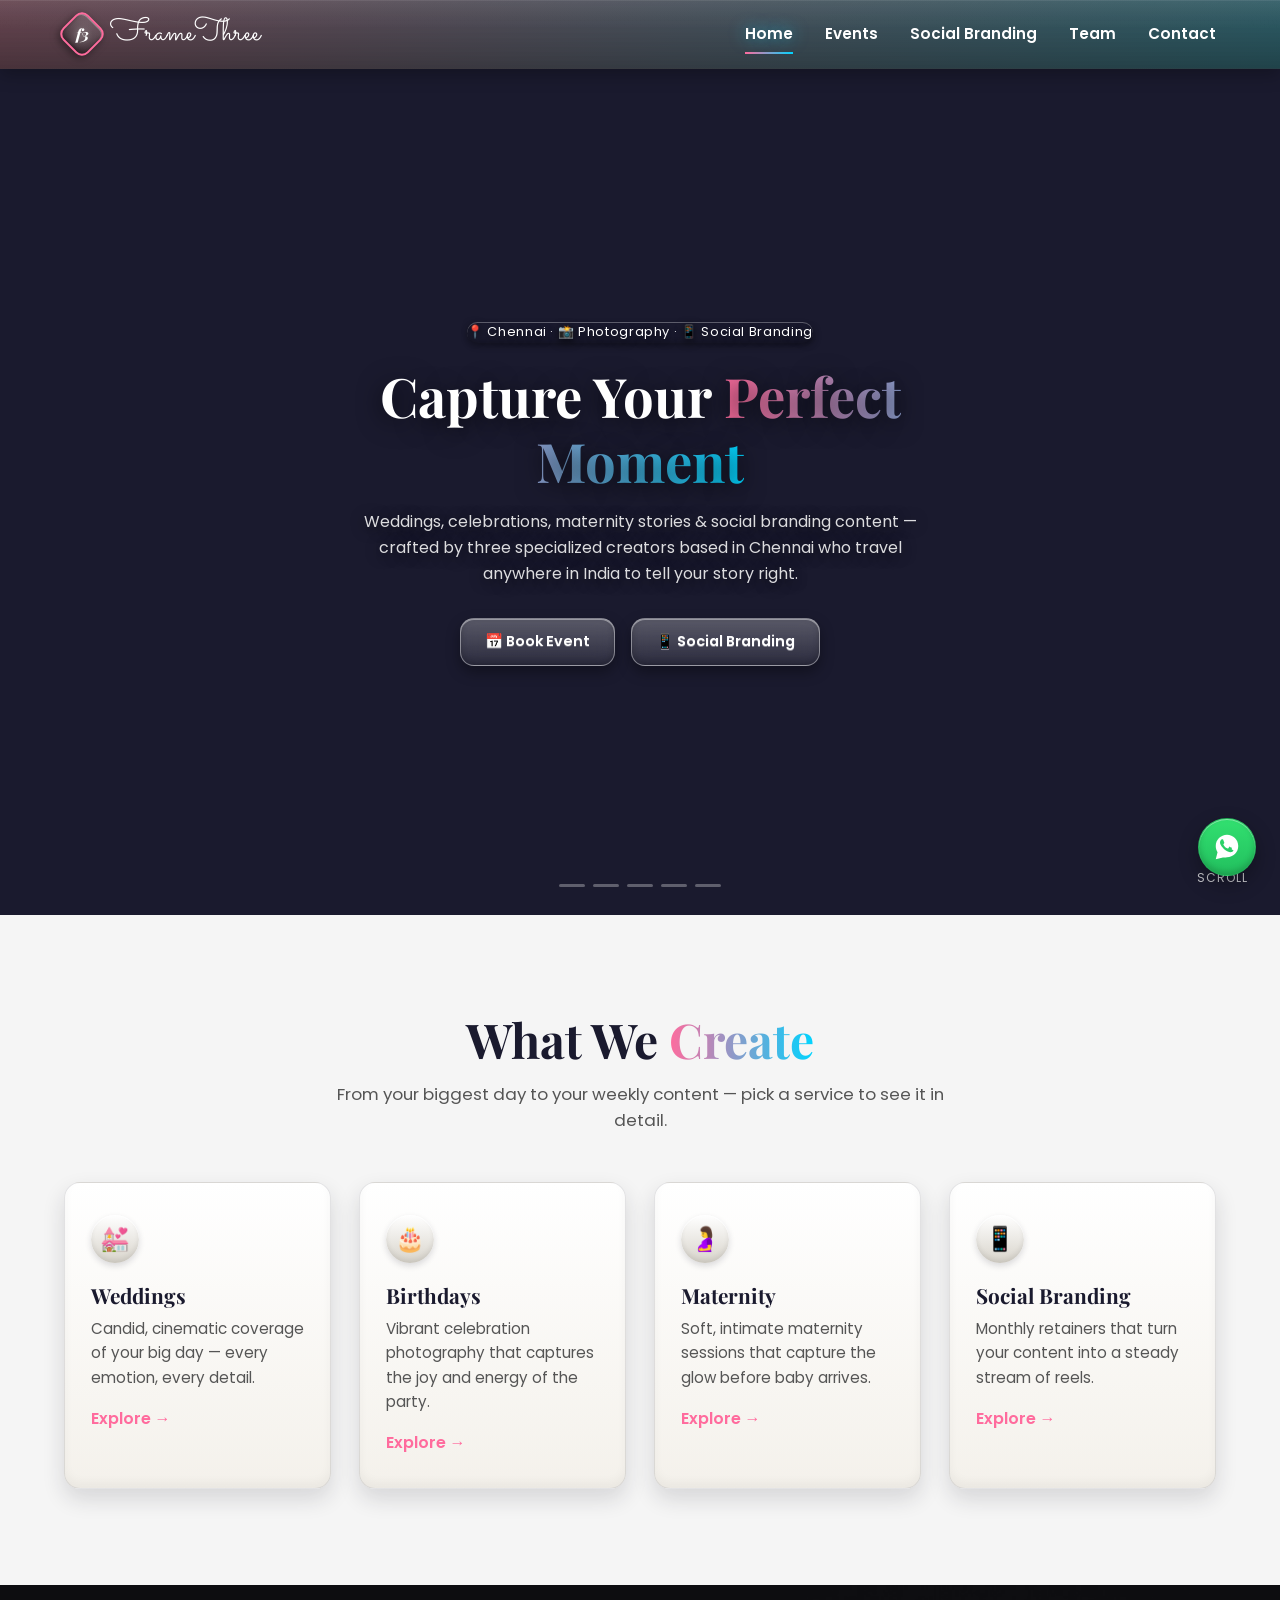
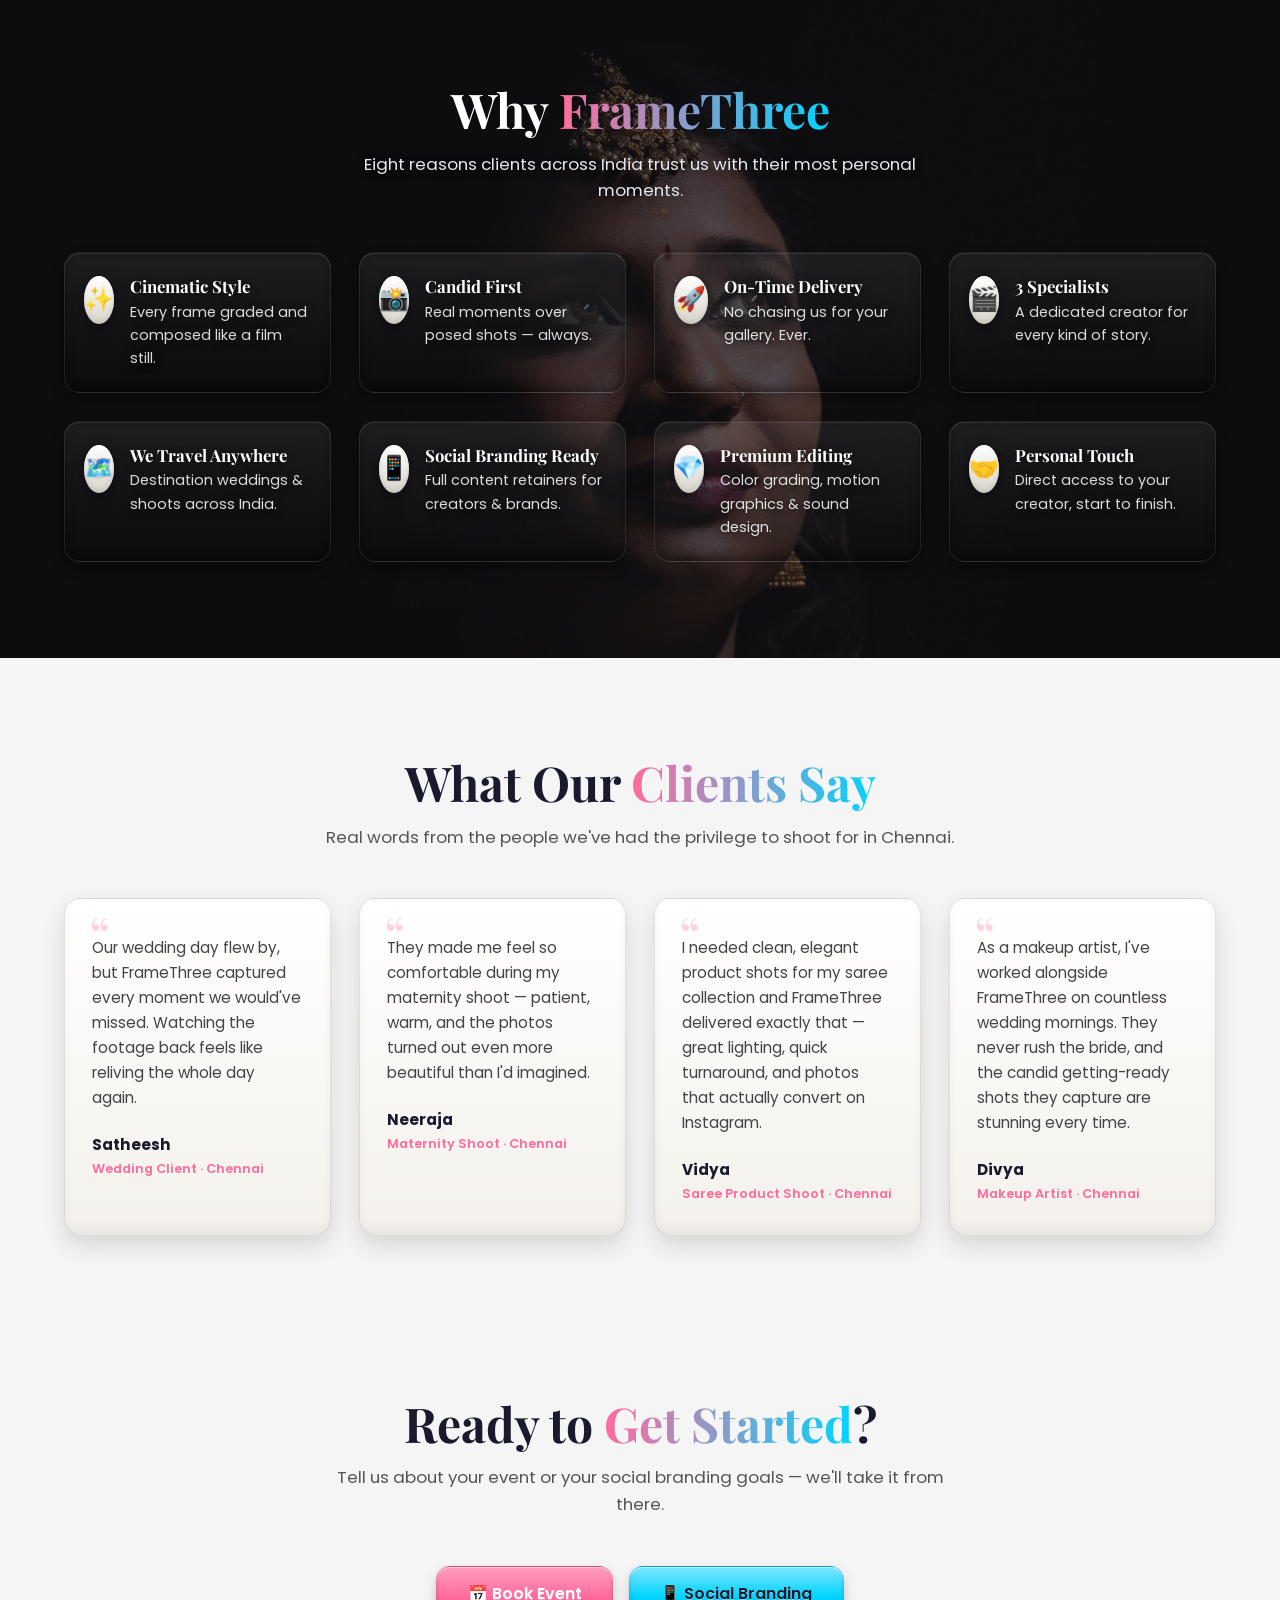
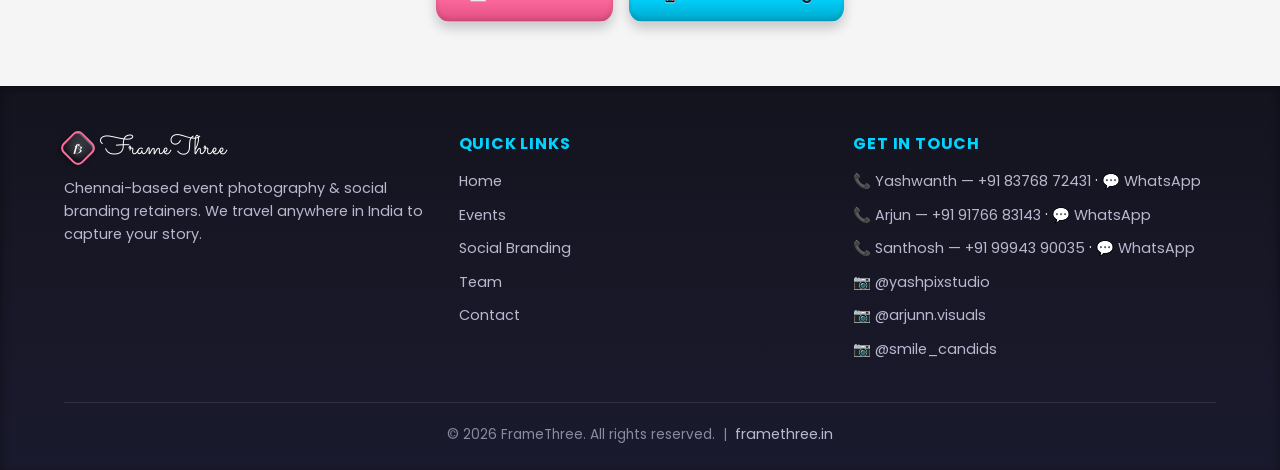
==== commit 9cb5b2d9: "Add Chennai local SEO and homepage testimonials Local SEO: adds Chennai to page titles, meta/OG/Twit" ====
--- a/index.html
+++ b/index.html
@@ -3,19 +3,19 @@
 <head>
 <meta charset="UTF-8">
 <meta name="viewport" content="width=device-width, initial-scale=1.0">
-<title>FrameThree | Capture Your Perfect Moment</title>
-<meta name="description" content="FrameThree — event photography, cinematic films & social branding retainers. We travel anywhere in India.">
+<title>FrameThree | Wedding & Event Photography in Chennai</title>
+<meta name="description" content="FrameThree — Chennai-based event photography, cinematic films & social branding retainers. We travel anywhere in India.">
 <link rel="canonical" href="https://framethree.in/">
 <link rel="icon" type="image/svg+xml" href="/assets/favicon.svg">
 <meta property="og:type" content="website">
 <meta property="og:site_name" content="FrameThree">
-<meta property="og:title" content="FrameThree | Capture Your Perfect Moment">
-<meta property="og:description" content="Event photography, cinematic films & social branding retainers. We travel anywhere in India.">
+<meta property="og:title" content="FrameThree | Wedding & Event Photography in Chennai">
+<meta property="og:description" content="Chennai-based event photography, cinematic films & social branding retainers. We travel anywhere in India.">
 <meta property="og:url" content="https://framethree.in/">
 <meta property="og:image" content="https://framethree.in/photos/wedding3.jpg">
 <meta name="twitter:card" content="summary_large_image">
-<meta name="twitter:title" content="FrameThree | Capture Your Perfect Moment">
-<meta name="twitter:description" content="Event photography, cinematic films & social branding retainers. We travel anywhere in India.">
+<meta name="twitter:title" content="FrameThree | Wedding & Event Photography in Chennai">
+<meta name="twitter:description" content="Chennai-based event photography, cinematic films & social branding retainers. We travel anywhere in India.">
 <meta name="twitter:image" content="https://framethree.in/photos/wedding3.jpg">
 <link rel="preconnect" href="https://fonts.googleapis.com">
 <link href="https://fonts.googleapis.com/css2?family=Playfair+Display:wght@600;700;800&family=Poppins:wght@300;400;500;600;700&family=Sacramento&display=swap" rel="stylesheet">
@@ -29,6 +29,12 @@
   "url": "https://framethree.in/",
   "telephone": "+91-8376872431",
   "priceRange": "₹₹",
+  "address": {
+    "@type": "PostalAddress",
+    "addressLocality": "Chennai",
+    "addressRegion": "Tamil Nadu",
+    "addressCountry": "IN"
+  },
   "areaServed": "India",
   "sameAs": [
     "https://instagram.com/yashpixstudio",
@@ -70,9 +76,9 @@
   </div>
   <div class="hero-overlay"></div>
   <div class="hero-content">
-    <span class="hero-eyebrow">📸 Photography · 📱 Social Branding</span>
+    <span class="hero-eyebrow">📍 Chennai · 📸 Photography · 📱 Social Branding</span>
     <h1 class="hero-title">Capture Your <span class="gradient-text">Perfect Moment</span></h1>
-    <p class="hero-sub">Weddings, celebrations, maternity stories & social branding content — crafted by three specialized creators who travel anywhere in India to tell your story right.</p>
+    <p class="hero-sub">Weddings, celebrations, maternity stories & social branding content — crafted by three specialized creators based in Chennai who travel anywhere in India to tell your story right.</p>
     <div class="cta-row">
       <a href="./events.html" class="btn btn-primary">📅 Book Event</a>
       <a href="./social-branding.html" class="btn btn-secondary">📱 Social Branding</a>
@@ -132,6 +138,43 @@
   </div>
 </section>
 
+<section class="section">
+  <div class="container">
+    <h2 class="section-title">What Our <span class="gradient-text">Clients Say</span></h2>
+    <p class="section-subtitle">Real words from the people we've had the privilege to shoot for in Chennai.</p>
+    <div class="grid grid-4">
+      <div class="testimonial fade-in">
+        <p class="testimonial-quote">Our wedding day flew by, but FrameThree captured every moment we would've missed. Watching the footage back feels like reliving the whole day again.</p>
+        <div class="testimonial-author">
+          <span class="testimonial-name">Satheesh</span>
+          <span class="testimonial-role">Wedding Client · Chennai</span>
+        </div>
+      </div>
+      <div class="testimonial fade-in">
+        <p class="testimonial-quote">They made me feel so comfortable during my maternity shoot — patient, warm, and the photos turned out even more beautiful than I'd imagined.</p>
+        <div class="testimonial-author">
+          <span class="testimonial-name">Neeraja</span>
+          <span class="testimonial-role">Maternity Shoot · Chennai</span>
+        </div>
+      </div>
+      <div class="testimonial fade-in">
+        <p class="testimonial-quote">I needed clean, elegant product shots for my saree collection and FrameThree delivered exactly that — great lighting, quick turnaround, and photos that actually convert on Instagram.</p>
+        <div class="testimonial-author">
+          <span class="testimonial-name">Vidya</span>
+          <span class="testimonial-role">Saree Product Shoot · Chennai</span>
+        </div>
+      </div>
+      <div class="testimonial fade-in">
+        <p class="testimonial-quote">As a makeup artist, I've worked alongside FrameThree on countless wedding mornings. They never rush the bride, and the candid getting-ready shots they capture are stunning every time.</p>
+        <div class="testimonial-author">
+          <span class="testimonial-name">Divya</span>
+          <span class="testimonial-role">Makeup Artist · Chennai</span>
+        </div>
+      </div>
+    </div>
+  </div>
+</section>
+
 <section class="section-tight">
   <div class="container" style="text-align:center;">
     <h2 class="section-title">Ready to <span class="gradient-text">Get Started</span>?</h2>
@@ -148,7 +191,7 @@
     <div class="footer-grid">
       <div>
         <div class="footer-logo"><span class="logo-mark logo-mark-sm"><span>f3</span></span><span class="logo-text">FrameThree</span></div>
-        <p>Event photography & social branding retainers. We travel anywhere in India to capture your story.</p>
+        <p>Chennai-based event photography & social branding retainers. We travel anywhere in India to capture your story.</p>
       </div>
       <div>
         <h4>Quick Links</h4>
--- a/css/style.css
+++ b/css/style.css
@@ -770,6 +770,40 @@
 }
 .team-contact a:hover { background: var(--dark); color: #fff; }
 
+/* ---------- Testimonials ---------- */
+.testimonial {
+  background: #fff;
+  border-radius: var(--radius);
+  padding: 2.2rem 1.7rem 1.8rem;
+  box-shadow: var(--shadow);
+  transition: transform 0.3s ease, box-shadow 0.3s ease;
+  position: relative;
+}
+.testimonial:hover { transform: translateY(-8px); }
+
+.testimonial-quote {
+  position: relative;
+  font-size: 0.95rem;
+  line-height: 1.65;
+  color: #444;
+  margin-bottom: 1.4rem;
+}
+.testimonial-quote::before {
+  content: '\201C';
+  position: absolute;
+  top: -1.6rem;
+  left: -0.2rem;
+  font-family: var(--font-head);
+  font-size: 3.2rem;
+  line-height: 1;
+  color: var(--primary);
+  opacity: 0.3;
+}
+
+.testimonial-author { display: flex; flex-direction: column; }
+.testimonial-name { font-weight: 700; color: var(--dark); font-size: 0.95rem; }
+.testimonial-role { font-size: 0.8rem; color: var(--primary); font-weight: 600; margin-top: 0.15rem; }
+
 /* ---------- Process / Steps ---------- */
 .steps {
   display: grid;
@@ -1090,7 +1124,8 @@
 body .team-card,
 body .step,
 body .contact-card,
-body .contact-form {
+body .contact-form,
+body .testimonial {
   background: linear-gradient(180deg, var(--sk-surface-hi), var(--sk-surface));
   border: 1px solid var(--sk-edge);
   box-shadow:
@@ -1102,7 +1137,8 @@
 body .card:hover,
 body .benefit:hover,
 body .pricing-card:hover,
-body .team-card:hover {
+body .team-card:hover,
+body .testimonial:hover {
   box-shadow:
     0 1px 0 rgba(255, 255, 255, 0.85) inset,
     0 -6px 10px rgba(0, 0, 0, 0.04) inset,
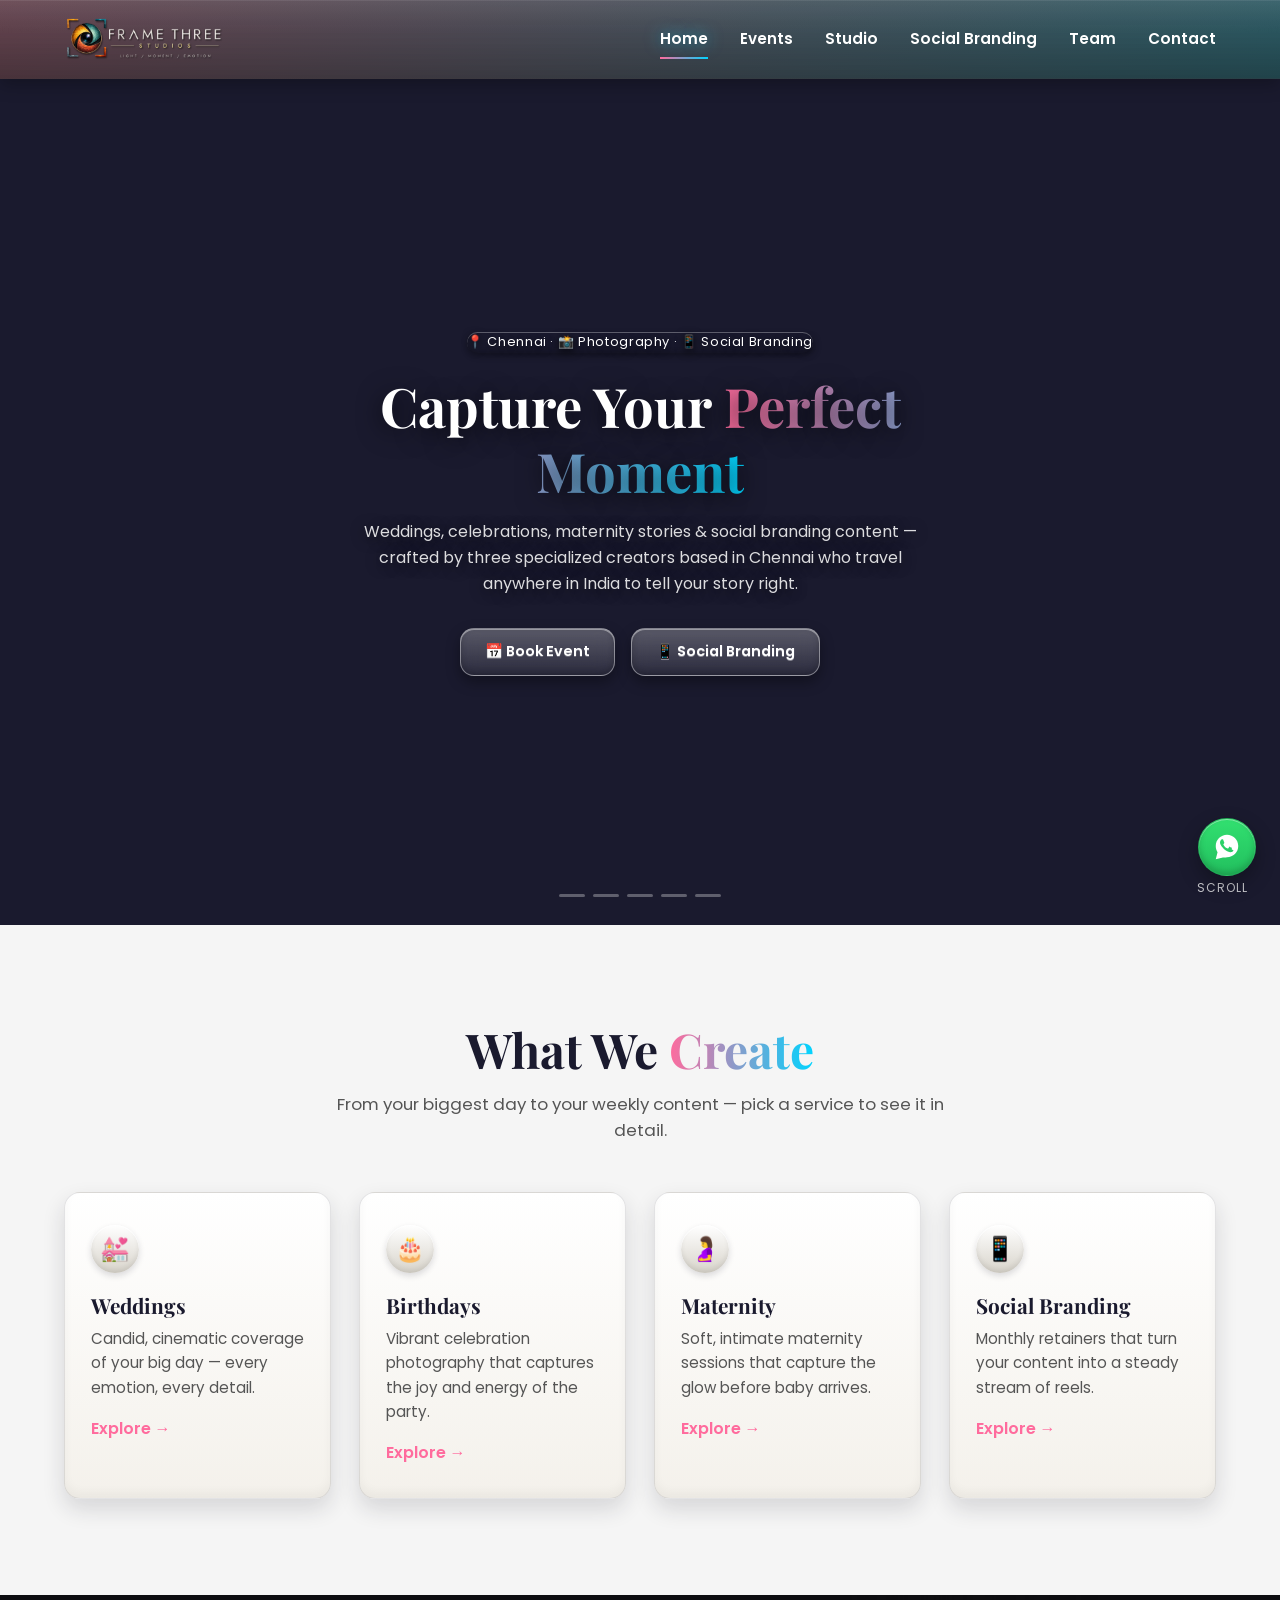
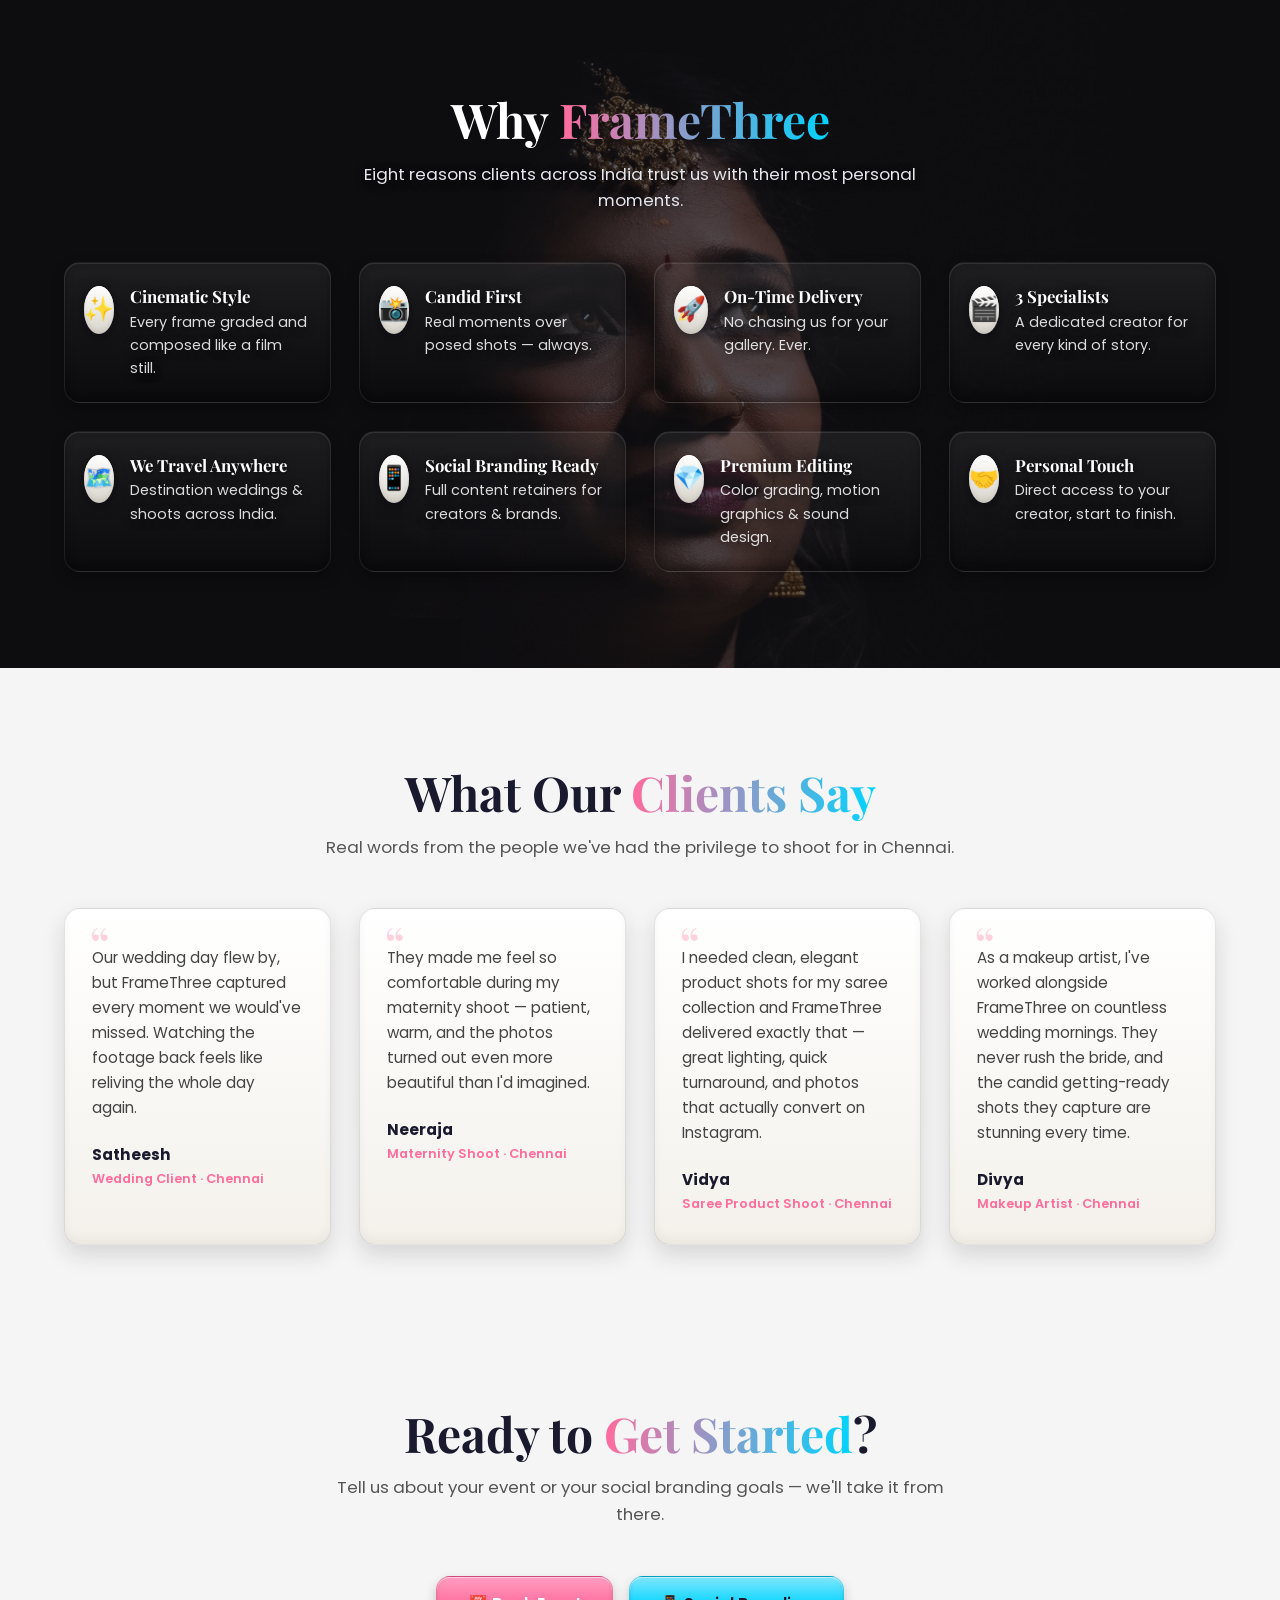
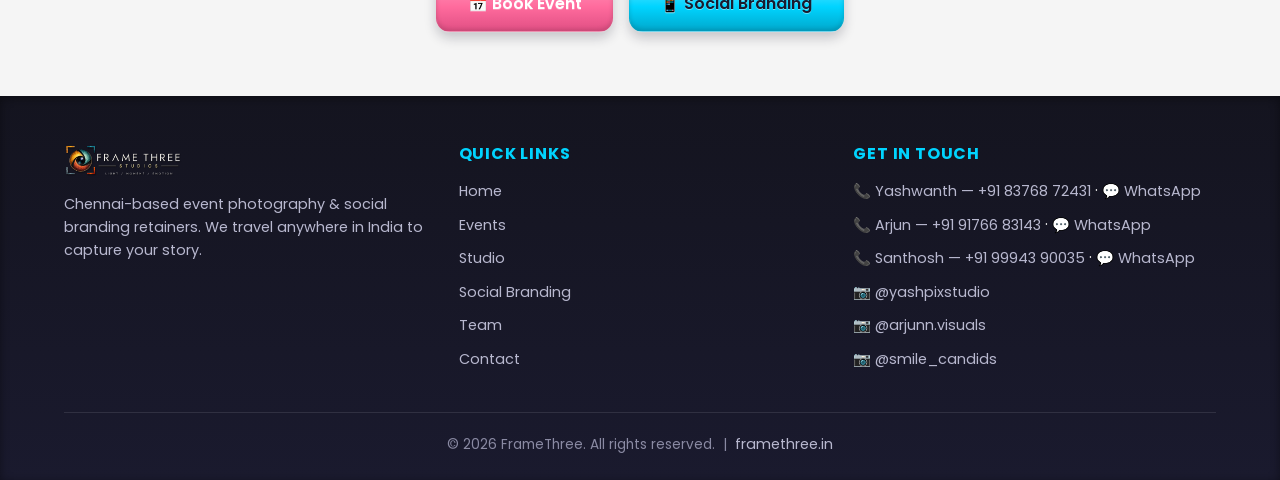
==== commit 93e36eaa: "Update site logo and add Studio rental page - Replace CSS-drawn diamond logo with the new FrameThree" ====
--- a/index.html
+++ b/index.html
@@ -6,7 +6,7 @@
 <title>FrameThree | Wedding & Event Photography in Chennai</title>
 <meta name="description" content="FrameThree — Chennai-based event photography, cinematic films & social branding retainers. We travel anywhere in India.">
 <link rel="canonical" href="https://framethree.in/">
-<link rel="icon" type="image/svg+xml" href="/assets/favicon.svg">
+<link rel="icon" type="image/png" href="/assets/favicon.png">
 <meta property="og:type" content="website">
 <meta property="og:site_name" content="FrameThree">
 <meta property="og:title" content="FrameThree | Wedding & Event Photography in Chennai">
@@ -17,8 +17,13 @@
 <meta name="twitter:title" content="FrameThree | Wedding & Event Photography in Chennai">
 <meta name="twitter:description" content="Chennai-based event photography, cinematic films & social branding retainers. We travel anywhere in India.">
 <meta name="twitter:image" content="https://framethree.in/photos/wedding3.jpg">
+<link rel="preload" as="image" href="/photos/cr1-mobile.jpg" media="(max-width: 768px)" fetchpriority="high">
+<link rel="preload" as="image" href="/photos/cr1.jpg" media="(min-width: 769px)" fetchpriority="high">
 <link rel="preconnect" href="https://fonts.googleapis.com">
-<link href="https://fonts.googleapis.com/css2?family=Playfair+Display:wght@600;700;800&family=Poppins:wght@300;400;500;600;700&family=Sacramento&display=swap" rel="stylesheet">
+<link rel="preconnect" href="https://fonts.gstatic.com" crossorigin>
+<link rel="preload" as="style" href="https://fonts.googleapis.com/css2?family=Playfair+Display:wght@600;700;800&family=Poppins:wght@300;400;500;600;700&family=Sacramento&display=swap">
+<link href="https://fonts.googleapis.com/css2?family=Playfair+Display:wght@600;700;800&family=Poppins:wght@300;400;500;600;700&family=Sacramento&display=swap" rel="stylesheet" media="print" onload="this.media='all'">
+<noscript><link href="https://fonts.googleapis.com/css2?family=Playfair+Display:wght@600;700;800&family=Poppins:wght@300;400;500;600;700&family=Sacramento&display=swap" rel="stylesheet"></noscript>
 <link rel="stylesheet" href="./css/style.css">
 <script type="application/ld+json">
 {
@@ -54,10 +59,11 @@
 
 <header class="navbar">
   <div class="container">
-    <a href="./index.html" class="logo"><span class="logo-mark"><span>f3</span></span><span class="logo-text">FrameThree</span></a>
+    <a href="./index.html" class="logo"><img src="./assets/frame-three-studios-logo.png" alt="FrameThree Studios" class="logo-img"></a>
     <nav class="nav-links" id="navLinks">
       <a href="./index.html" class="active">Home</a>
       <a href="./events.html">Events</a>
+      <a href="./studio/">Studio</a>
       <a href="./social-branding.html">Social Branding</a>
       <a href="./team.html">Team</a>
       <a href="./contact.html">Contact</a>
@@ -190,7 +196,7 @@
   <div class="container">
     <div class="footer-grid">
       <div>
-        <div class="footer-logo"><span class="logo-mark logo-mark-sm"><span>f3</span></span><span class="logo-text">FrameThree</span></div>
+        <div class="footer-logo"><img src="./assets/frame-three-studios-logo.png" alt="FrameThree Studios" class="logo-img logo-img-sm"></div>
         <p>Chennai-based event photography & social branding retainers. We travel anywhere in India to capture your story.</p>
       </div>
       <div>
@@ -198,6 +204,7 @@
         <ul>
           <li><a href="./index.html">Home</a></li>
           <li><a href="./events.html">Events</a></li>
+          <li><a href="./studio/">Studio</a></li>
           <li><a href="./social-branding.html">Social Branding</a></li>
           <li><a href="./team.html">Team</a></li>
           <li><a href="./contact.html">Contact</a></li>
@@ -225,6 +232,6 @@
   <svg viewBox="0 0 32 32" xmlns="http://www.w3.org/2000/svg"><path d="M16.004 3C9.377 3 4 8.373 4 15c0 2.386.703 4.606 1.912 6.47L4 29l7.72-1.876A11.94 11.94 0 0 0 16.004 27C22.63 27 28 21.627 28 15S22.63 3 16.004 3Zm6.982 16.646c-.298.836-1.476 1.554-2.435 1.76-.647.14-1.494.25-4.34-.933-3.64-1.508-5.99-5.19-6.174-5.432-.177-.243-1.478-1.967-1.478-3.753 0-1.786.94-2.664 1.273-3.03.298-.325.65-.406.867-.406.217 0 .434.002.624.012.2.01.469-.076.734.56.298.717.947 2.503 1.03 2.685.083.182.14.396.028.64-.11.242-.166.395-.325.607-.16.213-.34.475-.485.638-.16.182-.328.379-.14.702.19.323.842 1.39 1.807 2.253 1.242 1.11 2.288 1.454 2.61 1.618.323.166.51.14.7-.083.19-.223.808-.943.984-1.5.176-.556.352-.463.596-.278.243.185 1.545.727 1.81.86.264.13.44.196.503.305.063.11.063.638-.235 1.475Z"/></svg>
 </a>
 
-<script src="./js/shared.js"></script>
+<script src="./js/shared.js" defer></script>
 </body>
 </html>
--- a/css/style.css
+++ b/css/style.css
@@ -188,6 +188,14 @@
   color: #fff;
 }
 
+.logo-img {
+  display: block;
+  height: 46px;
+  width: auto;
+}
+
+.logo-img-sm { height: 34px; }
+
 .nav-links {
   display: flex;
   gap: 2rem;
@@ -309,6 +317,16 @@
 .hero-slide:nth-child(3) { background-image: url('../photos/cr3.jpg'); animation-delay: 10s; }
 .hero-slide:nth-child(4) { background-image: url('../photos/cr4.jpg'); animation-delay: 15s; }
 .hero-slide:nth-child(5) { background-image: url('../photos/wedding1.jpg'); background-position: center 20%; animation-delay: 20s; }
+
+/* Smaller, heavily compressed images for mobile viewports — cuts hero
+   payload from ~2.5MB to ~350KB combined, which is where LCP is lost. */
+@media (max-width: 768px) {
+  .hero-slide:nth-child(1) { background-image: url('../photos/cr1-mobile.jpg'); }
+  .hero-slide:nth-child(2) { background-image: url('../photos/cr2-mobile.jpg'); }
+  .hero-slide:nth-child(3) { background-image: url('../photos/cr3-mobile.jpg'); }
+  .hero-slide:nth-child(4) { background-image: url('../photos/cr4-mobile.jpg'); }
+  .hero-slide:nth-child(5) { background-image: url('../photos/wedding1-mobile.jpg'); }
+}
 
 @keyframes heroSlide {
   0% { opacity: 0; transform: scale(1.12); }
@@ -722,6 +740,37 @@
   color: var(--dark);
 }
 .price span { font-size: 1rem; font-weight: 400; color: #777; }
+
+.pricing-tagline {
+  margin: 0.9rem 0 0.5rem;
+  font-size: 0.95rem;
+  font-weight: 600;
+  color: #777;
+}
+
+.pricing-contact-note {
+  margin: 1.4rem 0 1rem;
+  font-size: 0.85rem;
+  font-style: italic;
+  color: var(--primary);
+  text-align: center;
+}
+
+.pricing-footnote {
+  margin-top: 2.5rem;
+  padding: 1.25rem 1.5rem;
+  border-radius: var(--radius);
+  background: rgba(255, 255, 255, 0.06);
+  border: 1px solid rgba(255, 255, 255, 0.12);
+  color: #c7c7dd;
+  font-size: 0.82rem;
+  line-height: 1.6;
+  text-align: left;
+  max-width: 900px;
+  margin-left: auto;
+  margin-right: auto;
+}
+.pricing-footnote strong { color: #fff; }
 
 .pricing-features { text-align: left; margin: 1.5rem 0; }
 .pricing-features li {
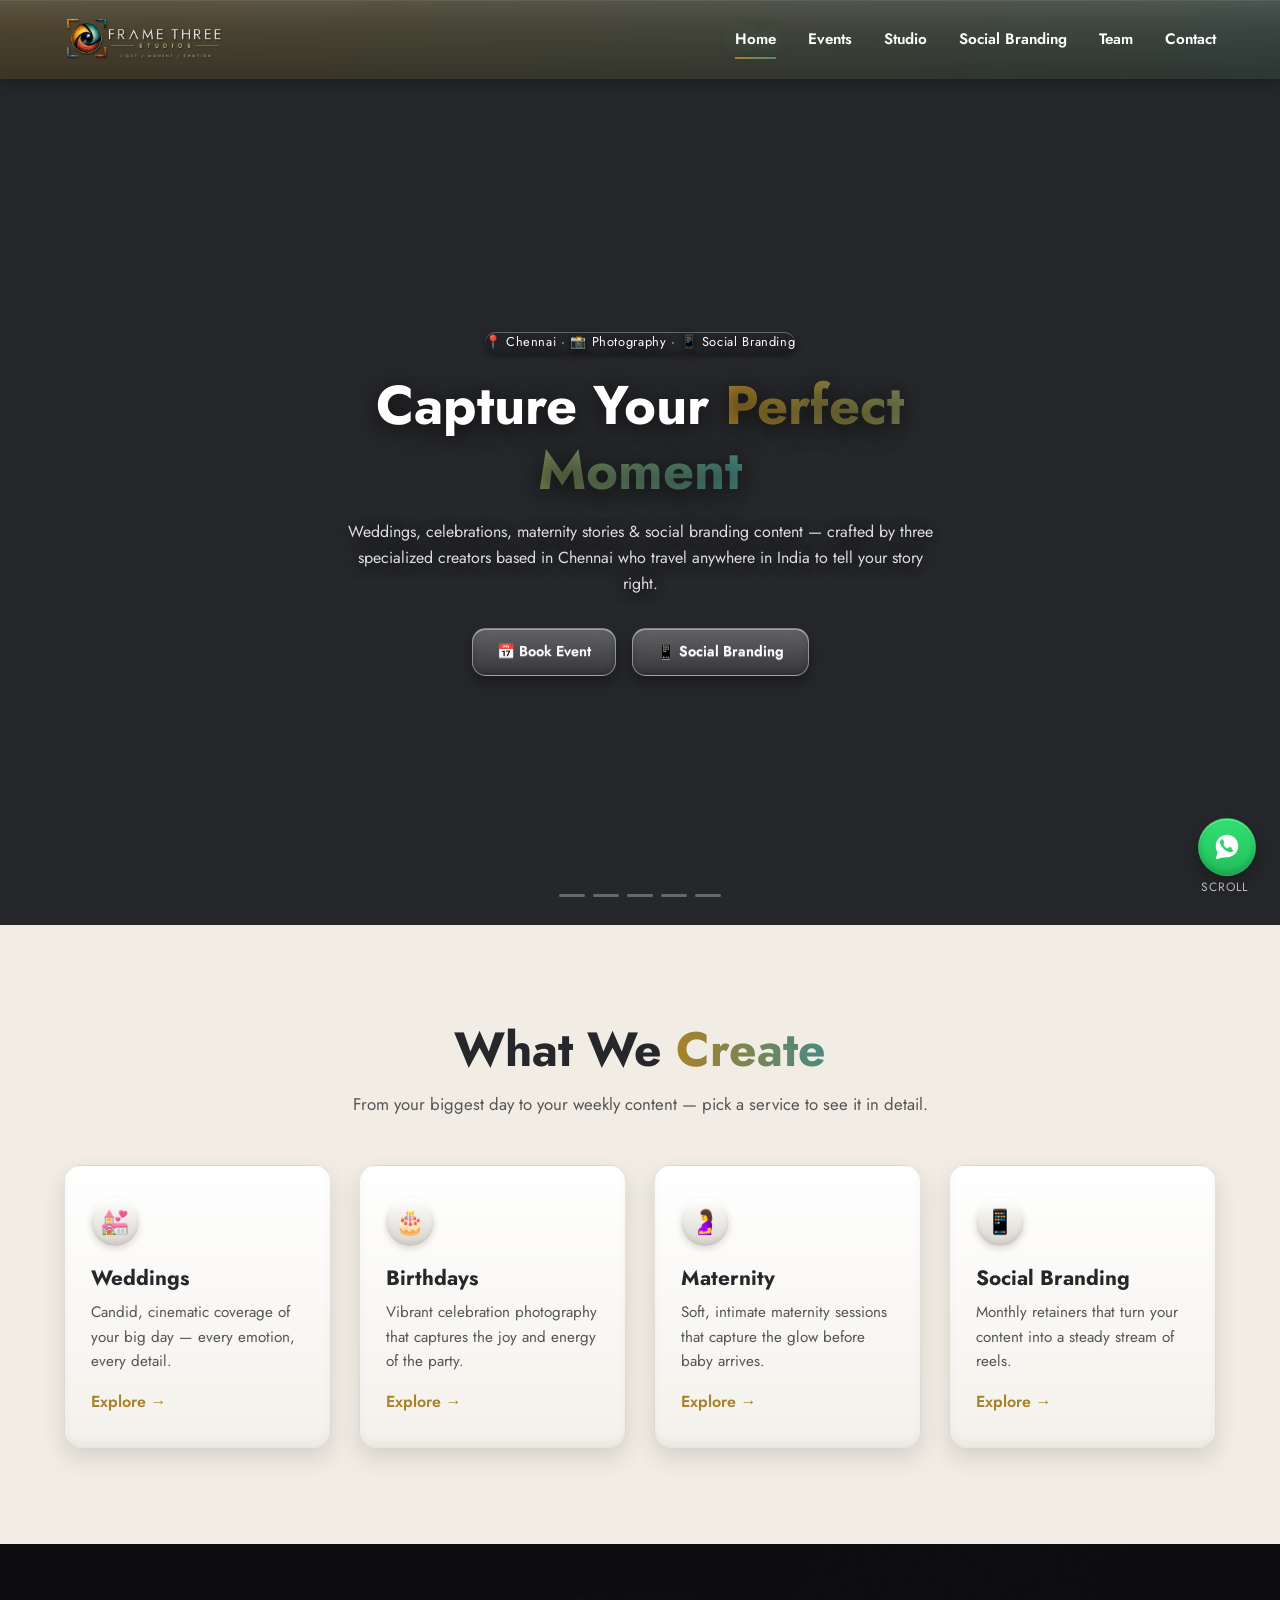
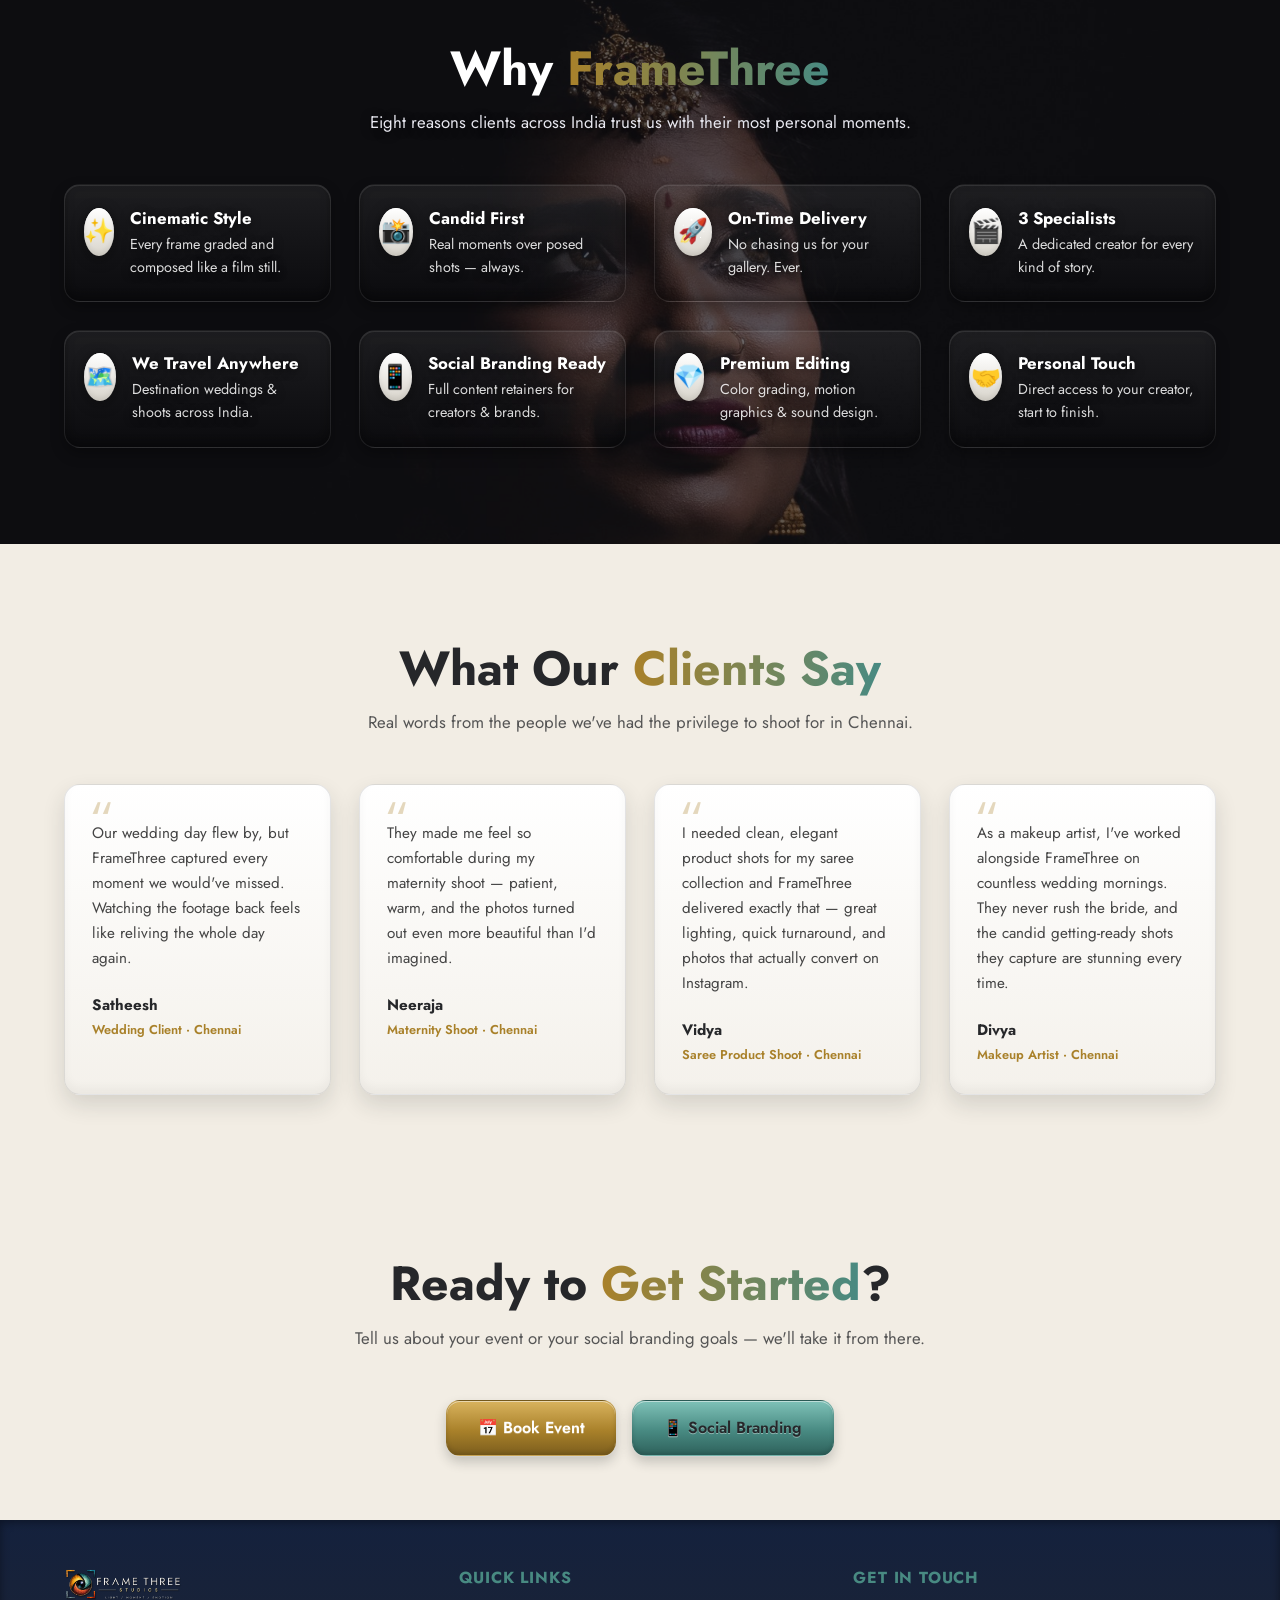
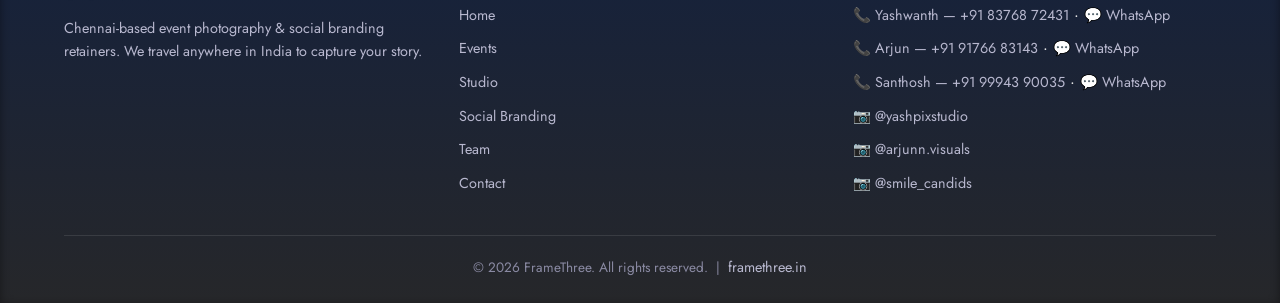
==== commit 71184620: "Re-skin site colors and typography to match official logo guide Replaces the hot-pink/cyan palette w" ====
--- a/index.html
+++ b/index.html
@@ -21,9 +21,9 @@
 <link rel="preload" as="image" href="/photos/cr1.jpg" media="(min-width: 769px)" fetchpriority="high">
 <link rel="preconnect" href="https://fonts.googleapis.com">
 <link rel="preconnect" href="https://fonts.gstatic.com" crossorigin>
-<link rel="preload" as="style" href="https://fonts.googleapis.com/css2?family=Playfair+Display:wght@600;700;800&family=Poppins:wght@300;400;500;600;700&family=Sacramento&display=swap">
-<link href="https://fonts.googleapis.com/css2?family=Playfair+Display:wght@600;700;800&family=Poppins:wght@300;400;500;600;700&family=Sacramento&display=swap" rel="stylesheet" media="print" onload="this.media='all'">
-<noscript><link href="https://fonts.googleapis.com/css2?family=Playfair+Display:wght@600;700;800&family=Poppins:wght@300;400;500;600;700&family=Sacramento&display=swap" rel="stylesheet"></noscript>
+<link rel="preload" as="style" href="https://fonts.googleapis.com/css2?family=Jost:wght@300;400;500;600;700;800&display=swap">
+<link href="https://fonts.googleapis.com/css2?family=Jost:wght@300;400;500;600;700;800&display=swap" rel="stylesheet" media="print" onload="this.media='all'">
+<noscript><link href="https://fonts.googleapis.com/css2?family=Jost:wght@300;400;500;600;700;800&display=swap" rel="stylesheet"></noscript>
 <link rel="stylesheet" href="./css/style.css">
 <script type="application/ld+json">
 {
--- a/css/style.css
+++ b/css/style.css
@@ -3,19 +3,19 @@
    ========================================================================== */
 
 :root {
-  --primary: #FF6B9D;
-  --secondary: #00D4FF;
-  --accent: #FFD93D;
-  --dark: #1A1A2E;
-  --light: #F5F5F5;
-
-  --font-head: 'Playfair Display', Georgia, serif;
-  --font-body: 'Poppins', 'Segoe UI', sans-serif;
+  --primary: #A9812A;
+  --secondary: #488A82;
+  --accent: #F5A71D;
+  --dark: #26272A;
+  --light: #F2EDE4;
+
+  --font-head: 'Jost', 'Segoe UI', sans-serif;
+  --font-body: 'Jost', 'Segoe UI', sans-serif;
 
   --section-pad: 2rem;
   --radius: 16px;
-  --shadow: 0 10px 30px rgba(26, 26, 46, 0.15);
-  --shadow-hover: 0 20px 45px rgba(255, 107, 157, 0.35);
+  --shadow: 0 10px 30px rgba(38, 39, 42, 0.15);
+  --shadow-hover: 0 20px 45px rgba(169, 129, 42, 0.35);
 }
 
 * { margin: 0; padding: 0; box-sizing: border-box; }
@@ -89,15 +89,15 @@
 }
 
 .btn-primary {
-  background: linear-gradient(90deg, var(--primary), #ff8fb8);
-  color: #fff;
-  box-shadow: 0 8px 20px rgba(255, 107, 157, 0.4);
+  background: linear-gradient(90deg, var(--primary), #D9B35E);
+  color: #fff;
+  box-shadow: 0 8px 20px rgba(169, 129, 42, 0.4);
 }
 
 .btn-secondary {
-  background: linear-gradient(90deg, var(--secondary), #5be0ff);
+  background: linear-gradient(90deg, var(--secondary), #7FC2B8);
   color: var(--dark);
-  box-shadow: 0 8px 20px rgba(0, 212, 255, 0.35);
+  box-shadow: 0 8px 20px rgba(72, 138, 130, 0.35);
 }
 
 .btn-outline {
@@ -127,7 +127,7 @@
   top: 0;
   z-index: 1000;
   background:
-    linear-gradient(120deg, rgba(255, 107, 157, 0.22), rgba(0, 212, 255, 0.22)),
+    linear-gradient(120deg, rgba(169, 129, 42, 0.22), rgba(72, 138, 130, 0.22)),
     rgba(0, 0, 0, 0.72);
   backdrop-filter: blur(20px) saturate(160%);
   -webkit-backdrop-filter: blur(20px) saturate(160%);
@@ -160,11 +160,11 @@
   background: transparent;
   border: 2px solid var(--primary);
   transform: rotate(45deg);
-  box-shadow: 0 0 14px rgba(0, 212, 255, 0.5);
+  box-shadow: 0 0 14px rgba(72, 138, 130, 0.5);
   transition: transform 0.3s ease, box-shadow 0.3s ease, border-color 0.3s ease;
 }
 
-.logo:hover .logo-mark { transform: rotate(45deg) scale(1.08); border-color: var(--secondary); box-shadow: 0 0 18px rgba(255, 107, 157, 0.6); }
+.logo:hover .logo-mark { transform: rotate(45deg) scale(1.08); border-color: var(--secondary); box-shadow: 0 0 18px rgba(169, 129, 42, 0.6); }
 
 .logo-mark span {
   display: inline-block;
@@ -212,7 +212,7 @@
 
 .nav-links a:hover,
 .nav-links a.active {
-  text-shadow: 0 0 16px rgba(0, 212, 255, 0.6);
+  text-shadow: 0 0 16px rgba(72, 138, 130, 0.6);
 }
 
 .nav-links a::after {
@@ -268,9 +268,9 @@
   inset: 0;
   z-index: -2;
   background:
-    radial-gradient(circle at 20% 20%, rgba(255, 107, 157, 0.55), transparent 45%),
-    radial-gradient(circle at 80% 30%, rgba(0, 212, 255, 0.5), transparent 45%),
-    radial-gradient(circle at 50% 85%, rgba(255, 217, 61, 0.35), transparent 50%),
+    radial-gradient(circle at 20% 20%, rgba(169, 129, 42, 0.55), transparent 45%),
+    radial-gradient(circle at 80% 30%, rgba(72, 138, 130, 0.5), transparent 45%),
+    radial-gradient(circle at 50% 85%, rgba(245, 167, 29, 0.35), transparent 50%),
     var(--dark);
   background-size: 200% 200%;
   animation: gradientShift 14s ease infinite;
@@ -340,7 +340,7 @@
   position: absolute;
   inset: 0;
   z-index: -2;
-  background: linear-gradient(180deg, rgba(26,26,46,0.32) 0%, rgba(26,26,46,0.1) 35%, rgba(26,26,46,0.5) 100%);
+  background: linear-gradient(180deg, rgba(38, 39, 42,0.32) 0%, rgba(38, 39, 42,0.1) 35%, rgba(38, 39, 42,0.5) 100%);
 }
 
 /* ---------- Single-photo hero (Events, etc.) ---------- */
@@ -365,7 +365,7 @@
   position: absolute;
   inset: 0;
   z-index: -2;
-  background: linear-gradient(180deg, rgba(26,26,46,0.35) 0%, rgba(26,26,46,0.15) 35%, rgba(26,26,46,0.6) 100%);
+  background: linear-gradient(180deg, rgba(38, 39, 42,0.35) 0%, rgba(38, 39, 42,0.15) 35%, rgba(38, 39, 42,0.6) 100%);
 }
 
 .hero-photo .hero-eyebrow {
@@ -384,7 +384,7 @@
 
 /* A hero photo that already carries its own baked-in title/copy —
    show it full-bleed without stacking a second title on top. */
-.hero-photo-banner::after { background: rgba(26, 26, 46, 0.12); }
+.hero-photo-banner::after { background: rgba(38, 39, 42, 0.12); }
 
 @media (max-width: 768px) {
   .hero-photo-banner { background: var(--dark); }
@@ -1008,7 +1008,7 @@
   margin: 0 auto;
   padding: 1.5rem 2rem;
   border-radius: var(--radius);
-  background: linear-gradient(135deg, rgba(255,107,157,0.12), rgba(0,212,255,0.12));
+  background: linear-gradient(135deg, rgba(169, 129, 42,0.12), rgba(72, 138, 130,0.12));
   border: 1px dashed var(--primary);
 }
 
@@ -1061,7 +1061,7 @@
     position: absolute;
     top: 100%; left: 0; right: 0;
     flex-direction: column;
-    background: rgba(26, 26, 46, 0.97);
+    background: rgba(38, 39, 42, 0.97);
     backdrop-filter: blur(14px);
     padding: 1.5rem;
     gap: 1.2rem;
@@ -1092,7 +1092,7 @@
   --sk-surface: #f4f1eb;
   --sk-surface-hi: #ffffff;
   --sk-surface-lo: #d8d4cb;
-  --sk-edge: rgba(26, 26, 46, 0.12);
+  --sk-edge: rgba(38, 39, 42, 0.12);
 }
 
 /* ---------- Buttons: raised, pressable ---------- */
@@ -1102,18 +1102,18 @@
   box-shadow:
     0 1px 0 rgba(255, 255, 255, 0.5) inset,
     0 -2px 4px rgba(0, 0, 0, 0.12) inset,
-    0 6px 12px rgba(26, 26, 46, 0.22),
+    0 6px 12px rgba(38, 39, 42, 0.22),
     0 1px 0 rgba(255, 255, 255, 0.6);
   text-shadow: 0 1px 0 rgba(255, 255, 255, 0.25);
   transition: transform 0.15s ease, box-shadow 0.15s ease;
 }
 
 body .btn-primary {
-  background: linear-gradient(180deg, #ff9dbf 0%, var(--primary) 55%, #e14f84 100%);
+  background: linear-gradient(180deg, #D9B35E 0%, var(--primary) 55%, #7C5E1E 100%);
 }
 
 body .btn-secondary {
-  background: linear-gradient(180deg, #7fe6ff 0%, var(--secondary) 55%, #00a8cc 100%);
+  background: linear-gradient(180deg, #7FC2B8 0%, var(--secondary) 55%, #2E615B 100%);
   text-shadow: 0 1px 0 rgba(255, 255, 255, 0.4);
 }
 
@@ -1126,7 +1126,7 @@
   box-shadow:
     0 1px 0 rgba(255, 255, 255, 0.55) inset,
     0 -2px 4px rgba(0, 0, 0, 0.12) inset,
-    0 10px 18px rgba(26, 26, 46, 0.28),
+    0 10px 18px rgba(38, 39, 42, 0.28),
     0 1px 0 rgba(255, 255, 255, 0.6);
 }
 
@@ -1151,7 +1151,7 @@
 body .navbar {
   background:
     linear-gradient(180deg, rgba(255,255,255,0.08), rgba(0,0,0,0.05) 40%, rgba(0,0,0,0.25)),
-    linear-gradient(120deg, rgba(255, 107, 157, 0.22), rgba(0, 212, 255, 0.22)),
+    linear-gradient(120deg, rgba(169, 129, 42, 0.22), rgba(72, 138, 130, 0.22)),
     rgba(0, 0, 0, 0.78);
   border-bottom: 1px solid rgba(0, 0, 0, 0.35);
   box-shadow: 0 1px 0 rgba(255, 255, 255, 0.08) inset, 0 6px 16px rgba(0, 0, 0, 0.25);
@@ -1180,7 +1180,7 @@
   box-shadow:
     0 1px 0 rgba(255, 255, 255, 0.8) inset,
     0 -6px 10px rgba(0, 0, 0, 0.04) inset,
-    0 10px 22px rgba(26, 26, 46, 0.14);
+    0 10px 22px rgba(38, 39, 42, 0.14);
 }
 
 body .card:hover,
@@ -1191,7 +1191,7 @@
   box-shadow:
     0 1px 0 rgba(255, 255, 255, 0.85) inset,
     0 -6px 10px rgba(0, 0, 0, 0.04) inset,
-    0 18px 32px rgba(26, 26, 46, 0.2);
+    0 18px 32px rgba(38, 39, 42, 0.2);
 }
 
 body .card-icon,
@@ -1206,7 +1206,7 @@
   box-shadow:
     0 1px 0 rgba(255, 255, 255, 0.9) inset,
     0 -3px 5px rgba(0, 0, 0, 0.08) inset,
-    0 3px 6px rgba(26, 26, 46, 0.15);
+    0 3px 6px rgba(38, 39, 42, 0.15);
   font-size: 1.5rem;
 }
 
@@ -1259,7 +1259,7 @@
   background: #fff;
   box-shadow:
     0 2px 5px rgba(0, 0, 0, 0.08) inset,
-    0 0 0 3px rgba(255, 107, 157, 0.2);
+    0 0 0 3px rgba(169, 129, 42, 0.2);
 }
 
 /* ---------- Gallery items: framed like a print ---------- */
@@ -1267,16 +1267,16 @@
   border: 6px solid var(--sk-surface-hi);
   box-shadow:
     0 1px 0 rgba(255, 255, 255, 0.7) inset,
-    0 10px 24px rgba(26, 26, 46, 0.28);
+    0 10px 24px rgba(38, 39, 42, 0.28);
 }
 
 /* ---------- Notice / dashed callout ---------- */
 body .notice {
-  background: linear-gradient(180deg, #fff, #fdf1f5);
+  background: linear-gradient(180deg, #fff, #FBF2E0);
   border: 1px solid var(--sk-edge);
   box-shadow:
     0 1px 0 rgba(255, 255, 255, 0.8) inset,
-    0 6px 14px rgba(26, 26, 46, 0.1);
+    0 6px 14px rgba(38, 39, 42, 0.1);
 }
 
 /* ---------- Section title underline chip ---------- */
@@ -1289,7 +1289,7 @@
 
 /* ---------- Footer: darker recessed panel ---------- */
 body .footer {
-  background: linear-gradient(180deg, #14141f, var(--dark));
+  background: linear-gradient(180deg, #14213D, var(--dark));
   box-shadow: 0 2px 10px rgba(0, 0, 0, 0.4) inset;
 }
 
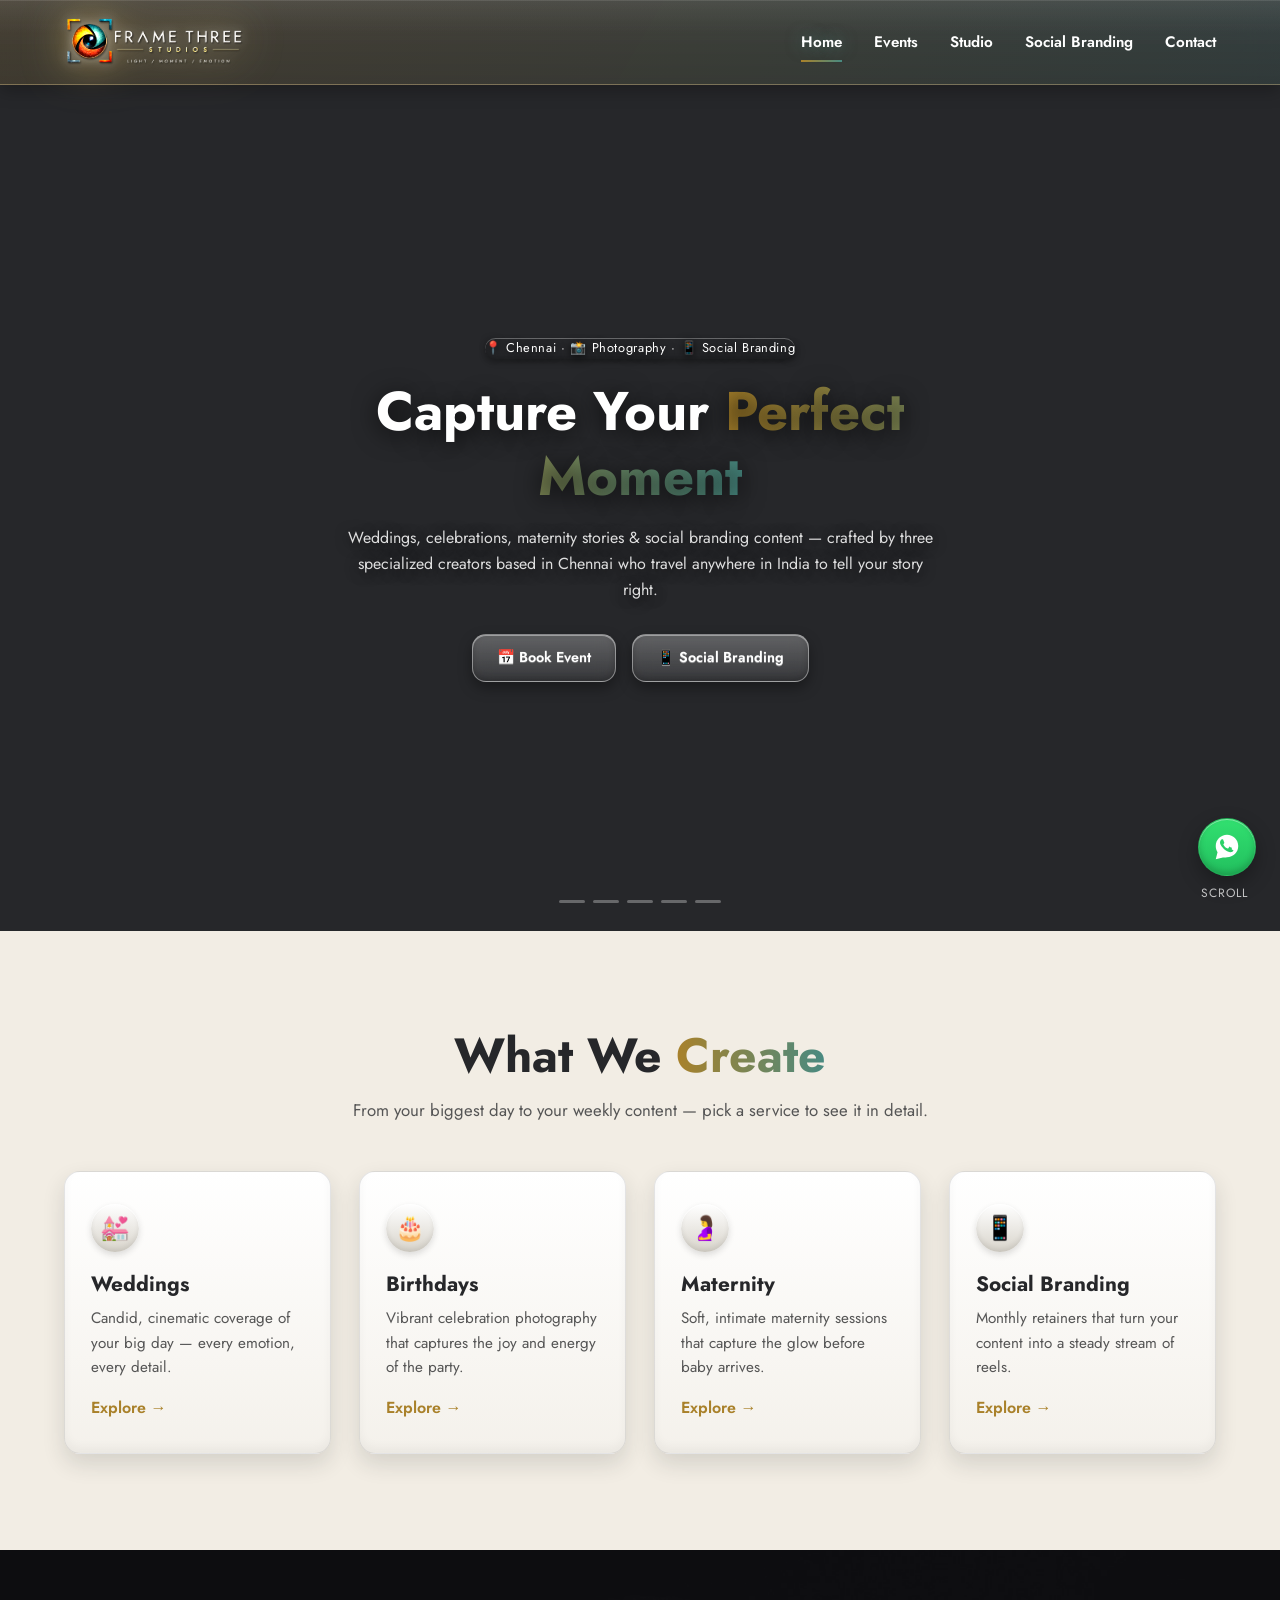
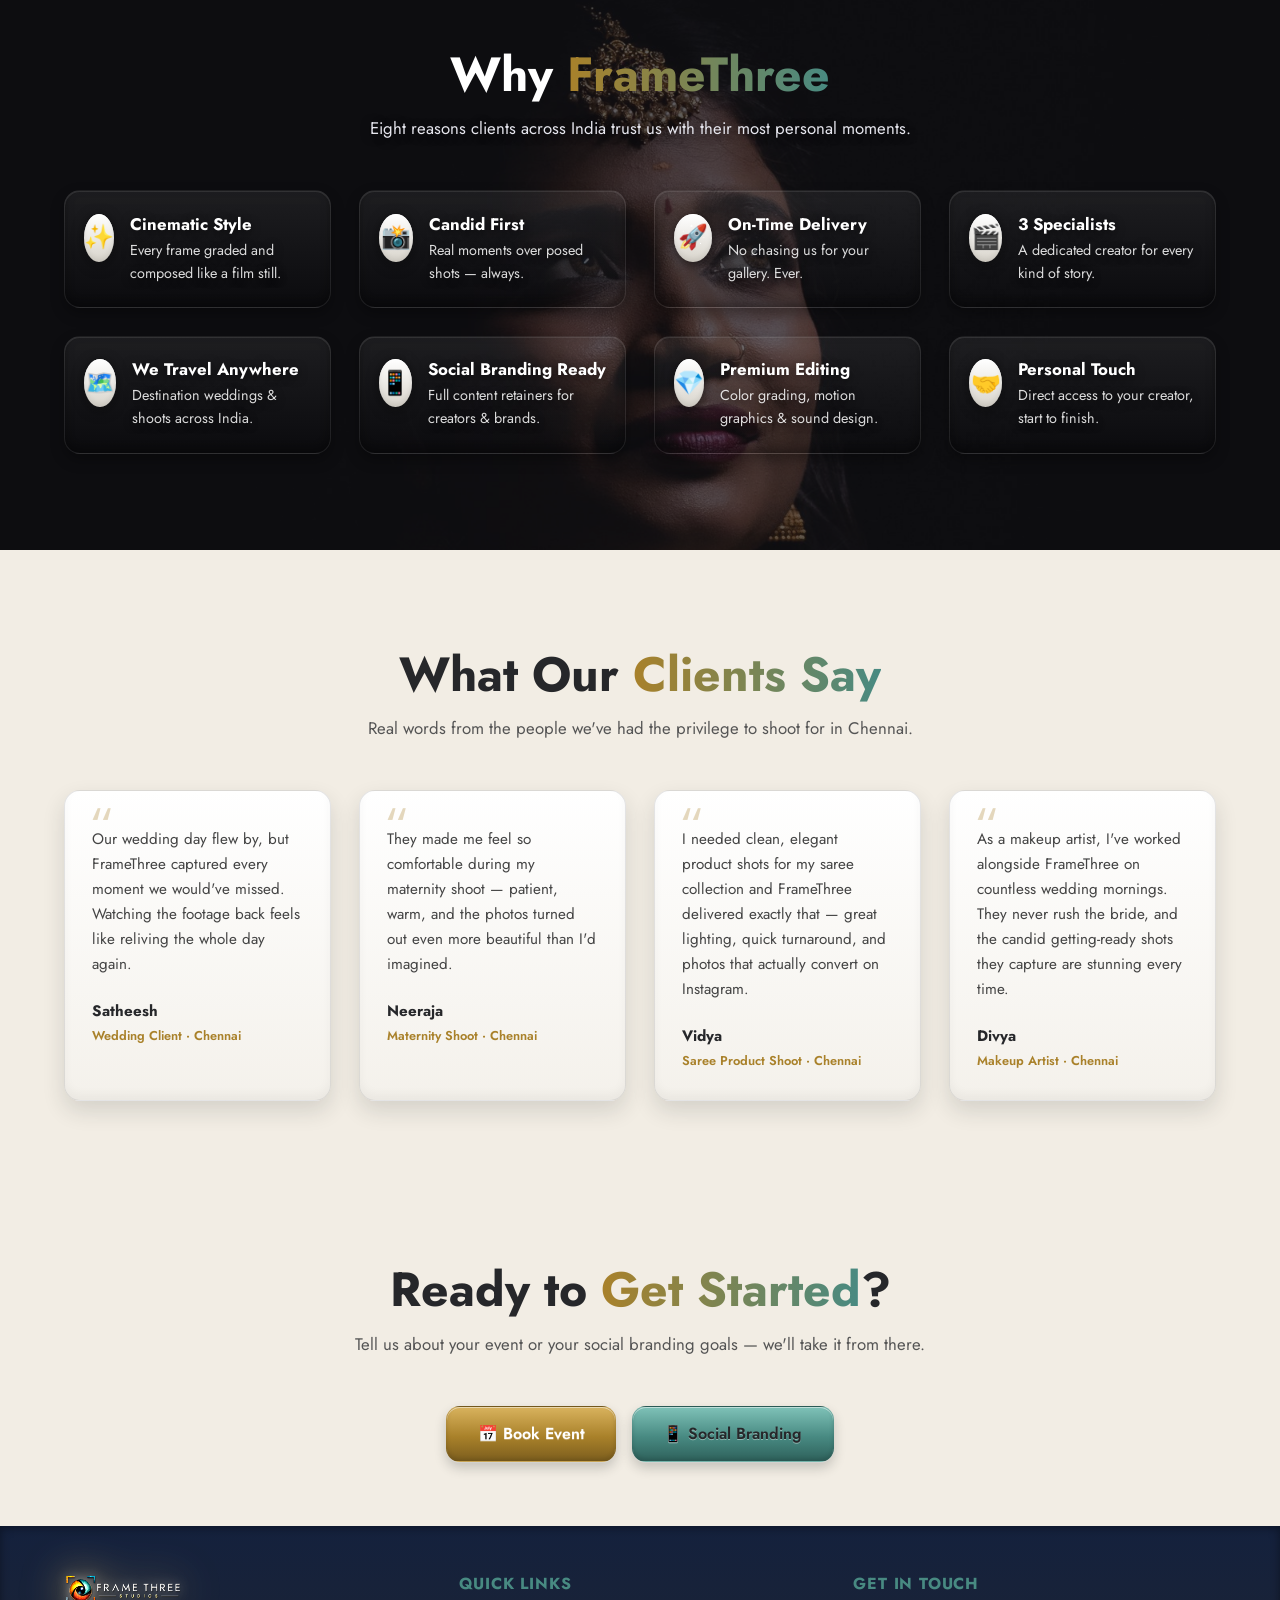
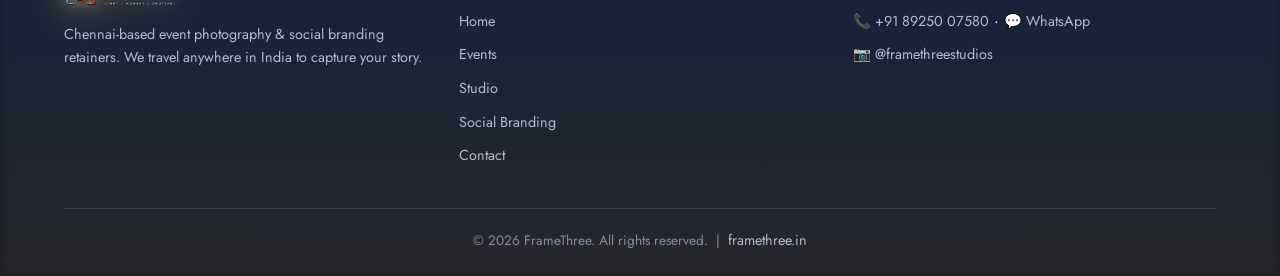
==== commit 94c0b75c: "Consolidate contact details under the FrameThree brand - Remove the Team page (with a 301 redirect t" ====
--- a/index.html
+++ b/index.html
@@ -32,7 +32,7 @@
   "name": "FrameThree",
   "image": "https://framethree.in/photos/wedding3.jpg",
   "url": "https://framethree.in/",
-  "telephone": "+91-8376872431",
+  "telephone": "+91-8925007580",
   "priceRange": "₹₹",
   "address": {
     "@type": "PostalAddress",
@@ -42,9 +42,7 @@
   },
   "areaServed": "India",
   "sameAs": [
-    "https://instagram.com/yashpixstudio",
-    "https://instagram.com/arjunn.visuals",
-    "https://instagram.com/smile_candids"
+    "https://instagram.com/framethreestudios"
   ],
   "makesOffer": [
     { "@type": "Offer", "itemOffered": { "@type": "Service", "name": "Wedding Photography" } },
@@ -65,7 +63,6 @@
       <a href="./events.html">Events</a>
       <a href="./studio/">Studio</a>
       <a href="./social-branding.html">Social Branding</a>
-      <a href="./team.html">Team</a>
       <a href="./contact.html">Contact</a>
     </nav>
     <button class="nav-toggle" id="navToggle" aria-label="Toggle menu"><span></span><span></span><span></span></button>
@@ -206,19 +203,14 @@
           <li><a href="./events.html">Events</a></li>
           <li><a href="./studio/">Studio</a></li>
           <li><a href="./social-branding.html">Social Branding</a></li>
-          <li><a href="./team.html">Team</a></li>
           <li><a href="./contact.html">Contact</a></li>
         </ul>
       </div>
       <div>
         <h4>Get In Touch</h4>
         <ul>
-          <li><a href="tel:+918376872431">📞 Yashwanth — +91 83768 72431</a> · <a href="https://wa.me/918376872431" target="_blank" rel="noopener">💬 WhatsApp</a></li>
-          <li><a href="tel:+919176683143">📞 Arjun — +91 91766 83143</a> · <a href="https://wa.me/919176683143" target="_blank" rel="noopener">💬 WhatsApp</a></li>
-          <li><a href="tel:+919994390035">📞 Santhosh — +91 99943 90035</a> · <a href="https://wa.me/919994390035" target="_blank" rel="noopener">💬 WhatsApp</a></li>
-          <li><a href="https://instagram.com/yashpixstudio" target="_blank" rel="noopener">📷 @yashpixstudio</a></li>
-          <li><a href="https://instagram.com/arjunn.visuals" target="_blank" rel="noopener">📷 @arjunn.visuals</a></li>
-          <li><a href="https://instagram.com/smile_candids" target="_blank" rel="noopener">📷 @smile_candids</a></li>
+          <li><a href="tel:+918925007580">📞 +91 89250 07580</a> · <a href="https://wa.me/918925007580" target="_blank" rel="noopener">💬 WhatsApp</a></li>
+          <li><a href="https://instagram.com/framethreestudios" target="_blank" rel="noopener">📷 @framethreestudios</a></li>
         </ul>
       </div>
     </div>
@@ -228,7 +220,7 @@
   </div>
 </footer>
 
-<a href="https://wa.me/918376872431?text=Hi%20FrameThree!%20I%27d%20like%20to%20know%20more%20about%20your%20photography%20%26%20social%20branding%20services." target="_blank" rel="noopener" class="whatsapp-fab" aria-label="Chat with us on WhatsApp">
+<a href="https://wa.me/918925007580?text=Hi%20FrameThree!%20I%27d%20like%20to%20know%20more%20about%20your%20photography%20%26%20social%20branding%20services." target="_blank" rel="noopener" class="whatsapp-fab" aria-label="Chat with us on WhatsApp">
   <svg viewBox="0 0 32 32" xmlns="http://www.w3.org/2000/svg"><path d="M16.004 3C9.377 3 4 8.373 4 15c0 2.386.703 4.606 1.912 6.47L4 29l7.72-1.876A11.94 11.94 0 0 0 16.004 27C22.63 27 28 21.627 28 15S22.63 3 16.004 3Zm6.982 16.646c-.298.836-1.476 1.554-2.435 1.76-.647.14-1.494.25-4.34-.933-3.64-1.508-5.99-5.19-6.174-5.432-.177-.243-1.478-1.967-1.478-3.753 0-1.786.94-2.664 1.273-3.03.298-.325.65-.406.867-.406.217 0 .434.002.624.012.2.01.469-.076.734.56.298.717.947 2.503 1.03 2.685.083.182.14.396.028.64-.11.242-.166.395-.325.607-.16.213-.34.475-.485.638-.16.182-.328.379-.14.702.19.323.842 1.39 1.807 2.253 1.242 1.11 2.288 1.454 2.61 1.618.323.166.51.14.7-.083.19-.223.808-.943.984-1.5.176-.556.352-.463.596-.278.243.185 1.545.727 1.81.86.264.13.44.196.503.305.063.11.063.638-.235 1.475Z"/></svg>
 </a>
 
--- a/css/style.css
+++ b/css/style.css
@@ -129,8 +129,8 @@
   background:
     linear-gradient(120deg, rgba(169, 129, 42, 0.22), rgba(72, 138, 130, 0.22)),
     rgba(0, 0, 0, 0.72);
-  backdrop-filter: blur(20px) saturate(160%);
-  -webkit-backdrop-filter: blur(20px) saturate(160%);
+  backdrop-filter: blur(20px) saturate(100%);
+  -webkit-backdrop-filter: blur(20px) saturate(100%);
   border-bottom: 1px solid rgba(255, 255, 255, 0.1);
 }
 
@@ -190,8 +190,22 @@
 
 .logo-img {
   display: block;
-  height: 46px;
+  height: 52px;
   width: auto;
+  filter:
+    brightness(1.35) contrast(1.18) saturate(1.15)
+    drop-shadow(0 0 6px rgba(255, 255, 255, 0.5))
+    drop-shadow(0 0 20px rgba(232, 199, 122, 0.85))
+    drop-shadow(0 2px 6px rgba(0, 0, 0, 0.5));
+  transition: filter 0.3s ease;
+}
+
+.logo:hover .logo-img {
+  filter:
+    brightness(1.42) contrast(1.2) saturate(1.2)
+    drop-shadow(0 0 8px rgba(255, 255, 255, 0.65))
+    drop-shadow(0 0 28px rgba(232, 199, 122, 1))
+    drop-shadow(0 2px 6px rgba(0, 0, 0, 0.5));
 }
 
 .logo-img-sm { height: 34px; }
@@ -1150,11 +1164,11 @@
 /* ---------- Nav bar: brushed glossy strip ---------- */
 body .navbar {
   background:
-    linear-gradient(180deg, rgba(255,255,255,0.08), rgba(0,0,0,0.05) 40%, rgba(0,0,0,0.25)),
-    linear-gradient(120deg, rgba(169, 129, 42, 0.22), rgba(72, 138, 130, 0.22)),
-    rgba(0, 0, 0, 0.78);
-  border-bottom: 1px solid rgba(0, 0, 0, 0.35);
-  box-shadow: 0 1px 0 rgba(255, 255, 255, 0.08) inset, 0 6px 16px rgba(0, 0, 0, 0.25);
+    linear-gradient(180deg, rgba(255,255,255,0.08), rgba(0,0,0,0.02) 40%, rgba(0,0,0,0.1)),
+    linear-gradient(120deg, rgba(169, 129, 42, 0.16), rgba(72, 138, 130, 0.14)),
+    rgba(38, 39, 42, 0.94);
+  border-bottom: 1px solid rgba(232, 199, 122, 0.3);
+  box-shadow: 0 1px 0 rgba(255, 255, 255, 0.1) inset, 0 6px 16px rgba(0, 0, 0, 0.25);
 }
 
 body .logo-mark {
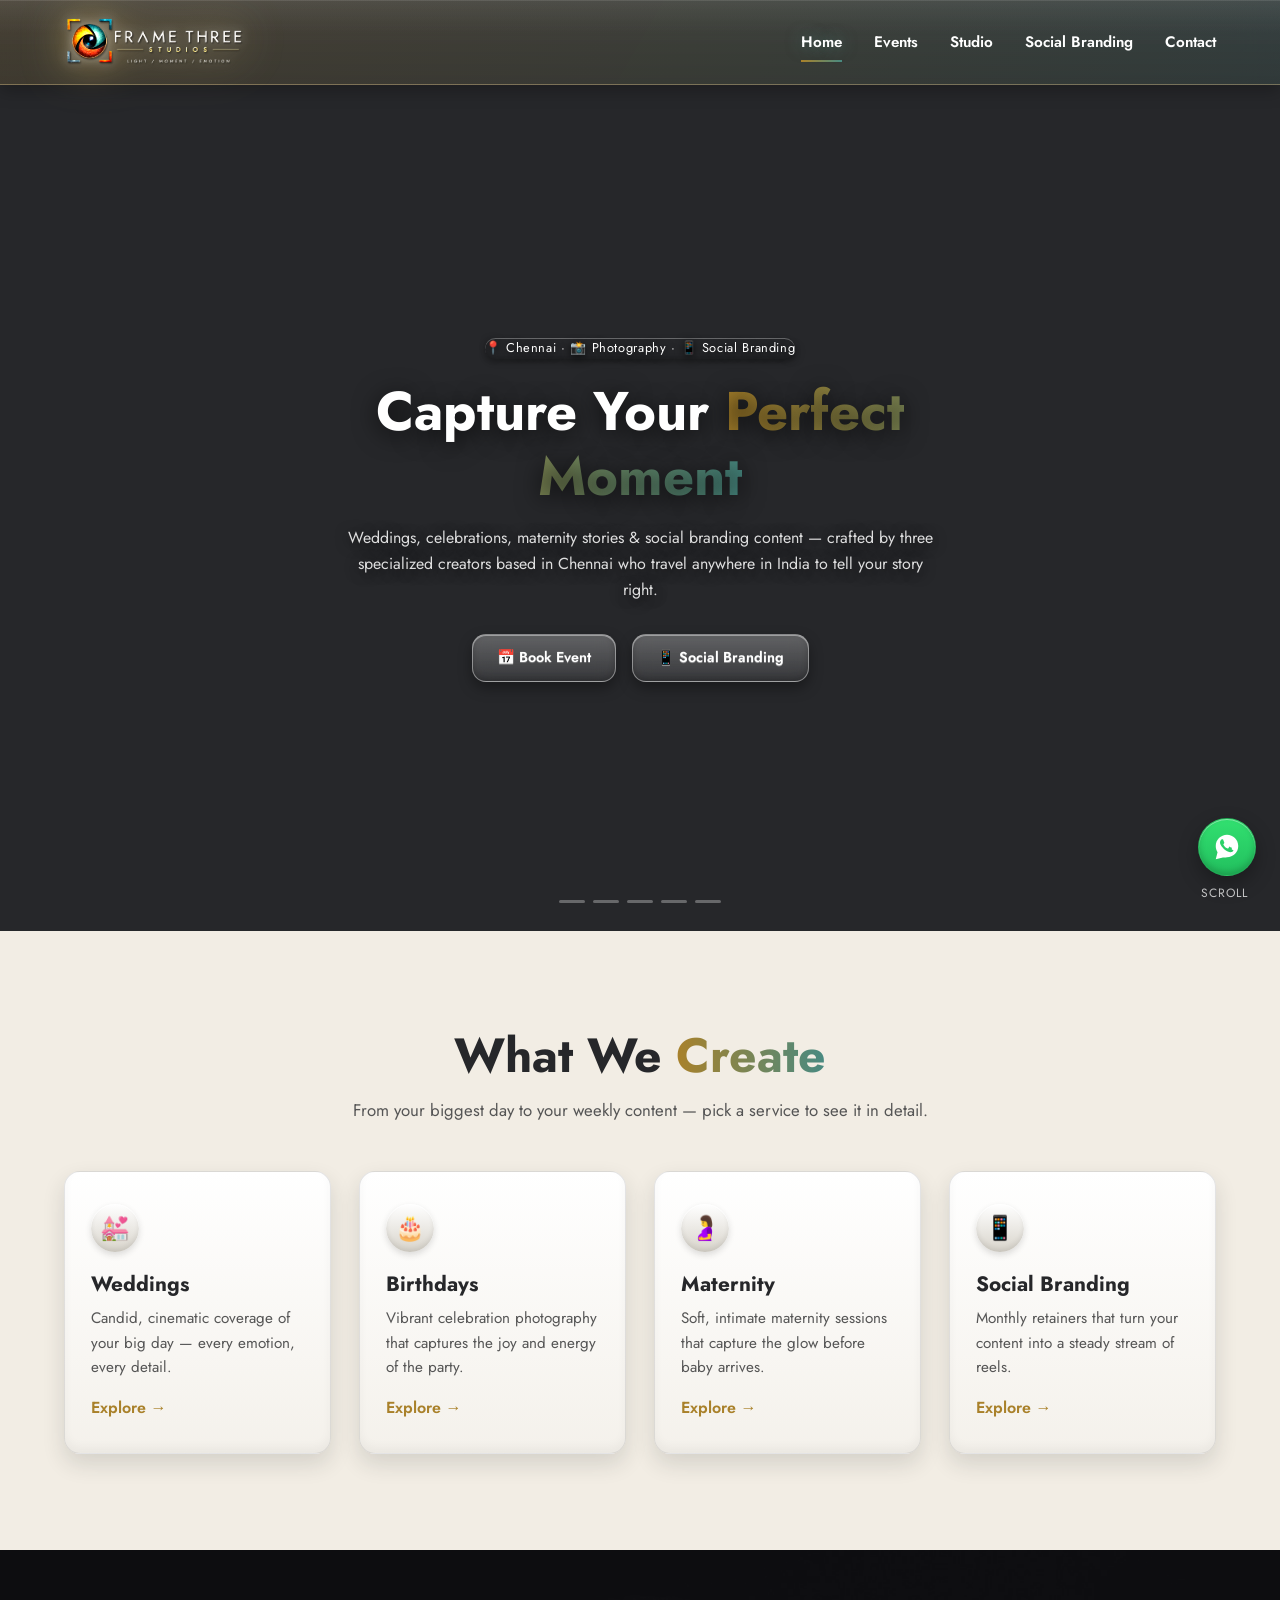
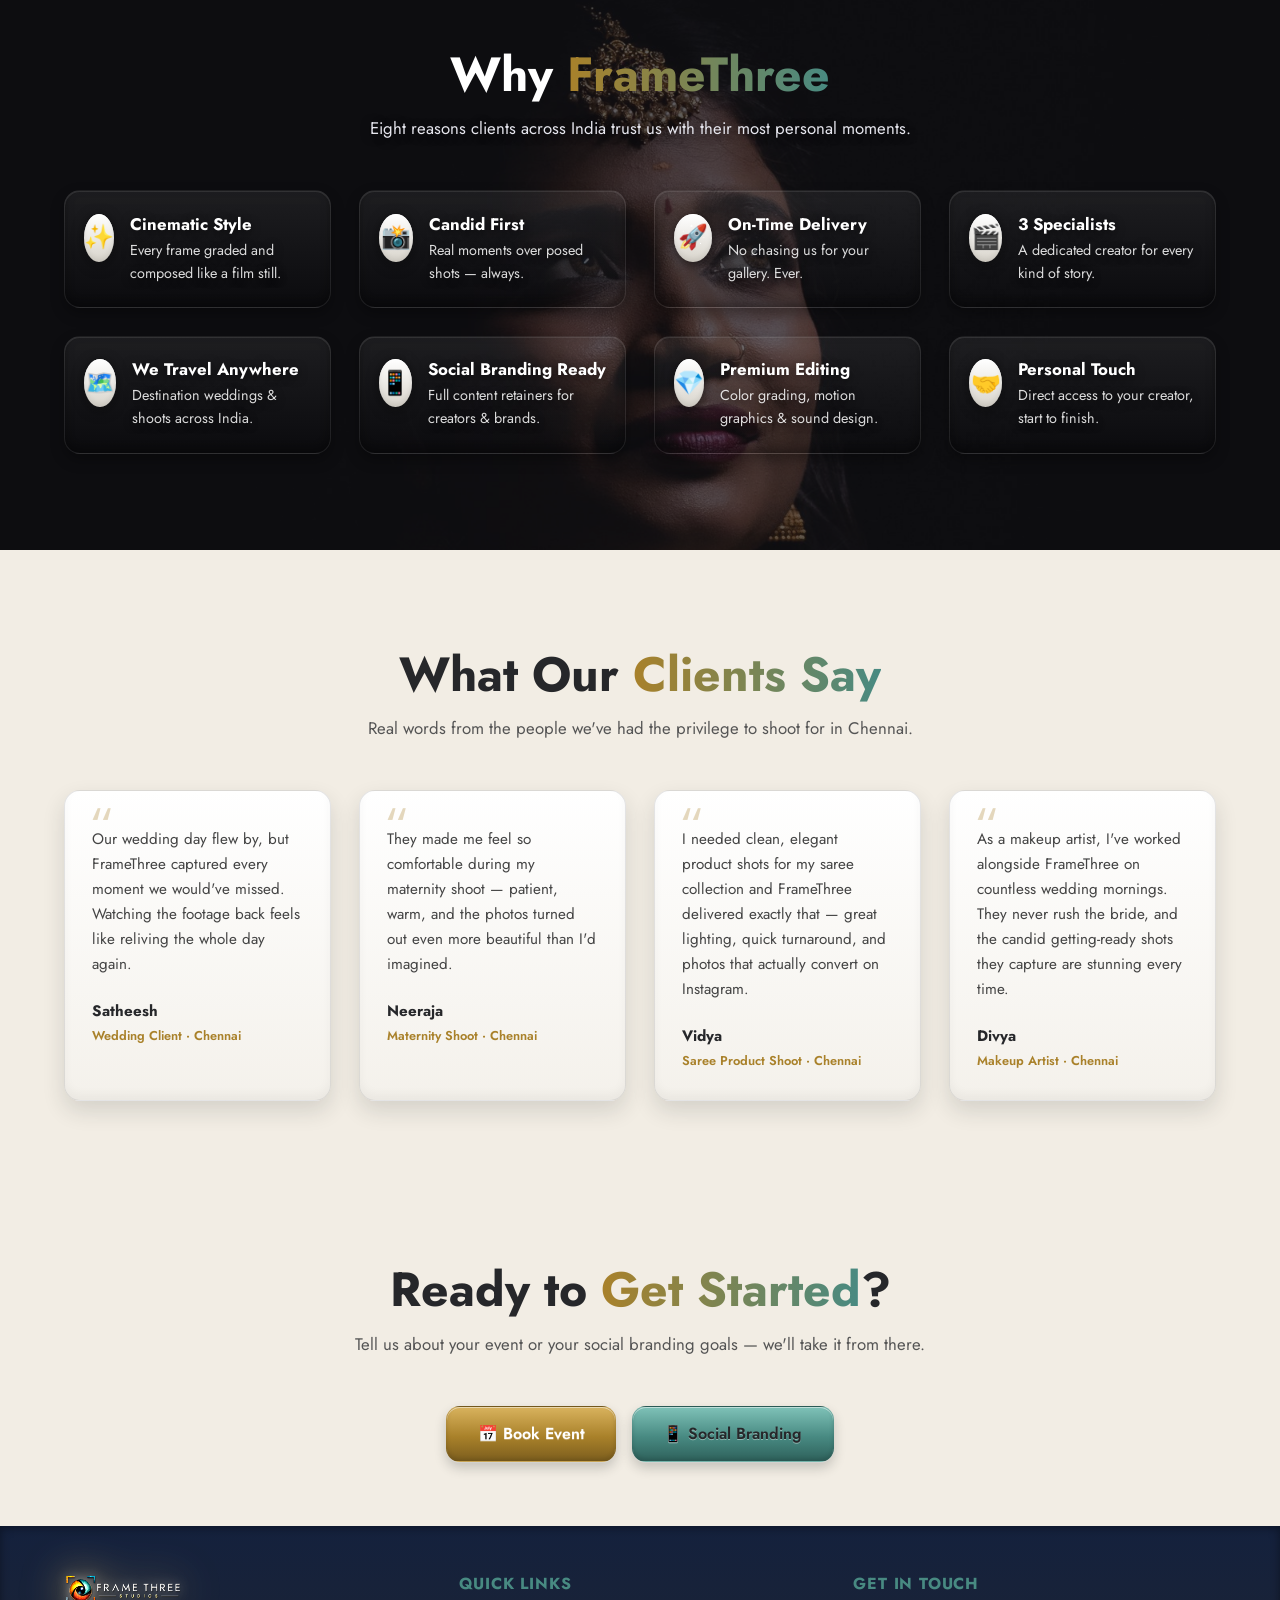
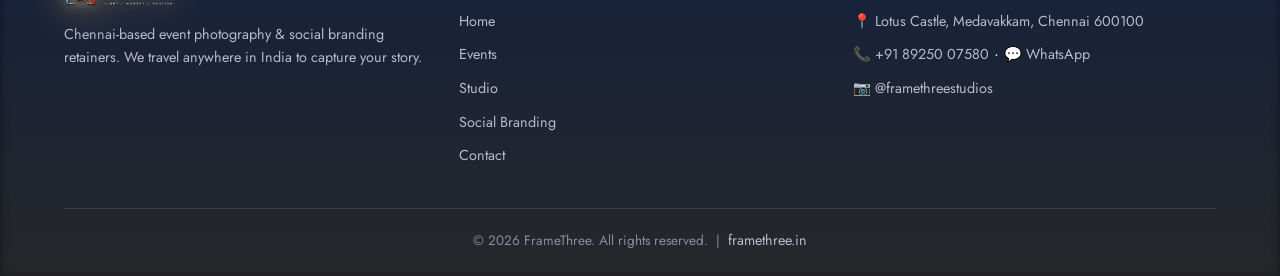
==== commit cc3a358b: "Add studio address, embedded map, and precise local SEO schema - Add the studio's physical address (" ====
--- a/index.html
+++ b/index.html
@@ -209,6 +209,7 @@
       <div>
         <h4>Get In Touch</h4>
         <ul>
+          <li><a href="https://www.google.com/maps/place/Frame+Three+Studios/@12.909007,80.1951755,17z" target="_blank" rel="noopener">📍 Lotus Castle, Medavakkam, Chennai 600100</a></li>
           <li><a href="tel:+918925007580">📞 +91 89250 07580</a> · <a href="https://wa.me/918925007580" target="_blank" rel="noopener">💬 WhatsApp</a></li>
           <li><a href="https://instagram.com/framethreestudios" target="_blank" rel="noopener">📷 @framethreestudios</a></li>
         </ul>
--- a/css/style.css
+++ b/css/style.css
@@ -692,6 +692,14 @@
 
 .gallery-item:hover { box-shadow: 0 16px 40px rgba(0, 0, 0, 0.35); }
 
+.map-embed {
+  border-radius: var(--radius);
+  overflow: hidden;
+  box-shadow: var(--shadow);
+  line-height: 0;
+}
+.map-embed iframe { display: block; }
+
 .gallery-item img {
   width: 100%;
   height: 100%;
@@ -1284,6 +1292,13 @@
     0 10px 24px rgba(38, 39, 42, 0.28);
 }
 
+body .map-embed {
+  border: 6px solid var(--sk-surface-hi);
+  box-shadow:
+    0 1px 0 rgba(255, 255, 255, 0.7) inset,
+    0 10px 24px rgba(38, 39, 42, 0.28);
+}
+
 /* ---------- Notice / dashed callout ---------- */
 body .notice {
   background: linear-gradient(180deg, #fff, #FBF2E0);
